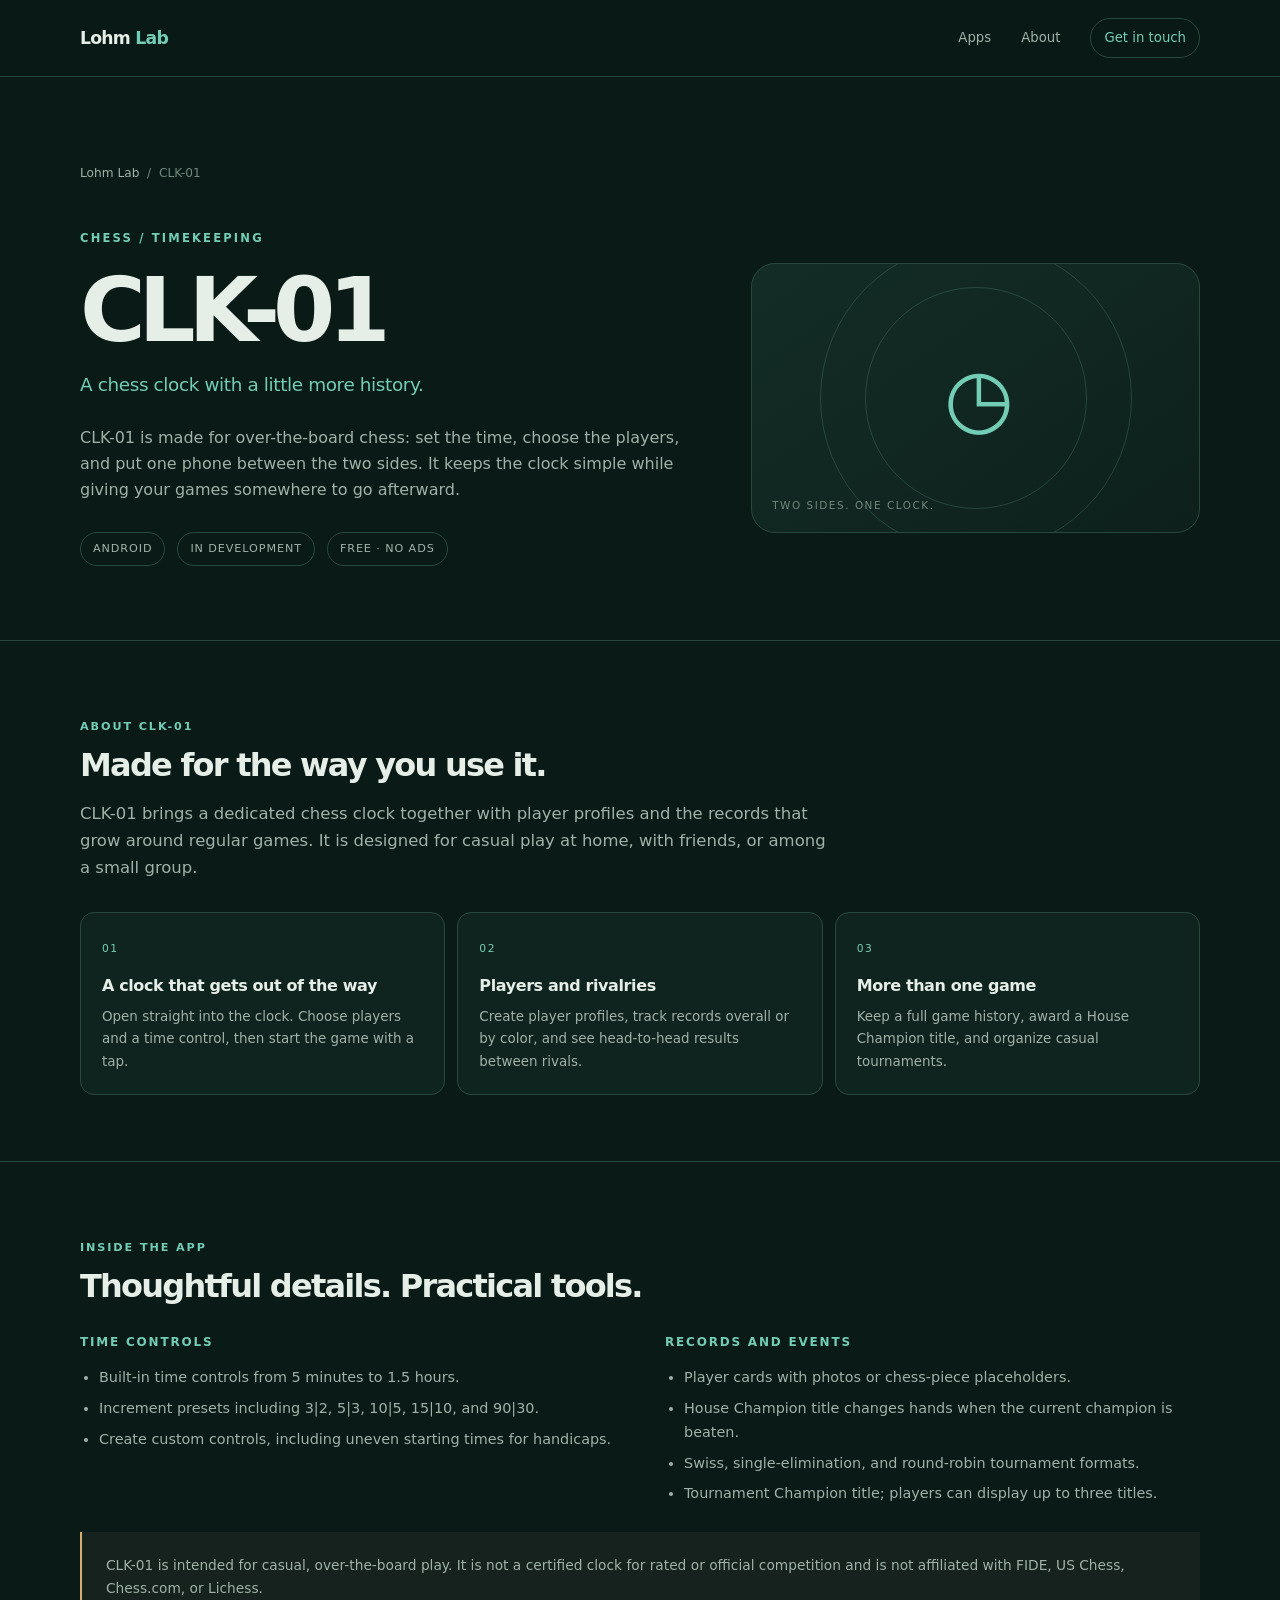
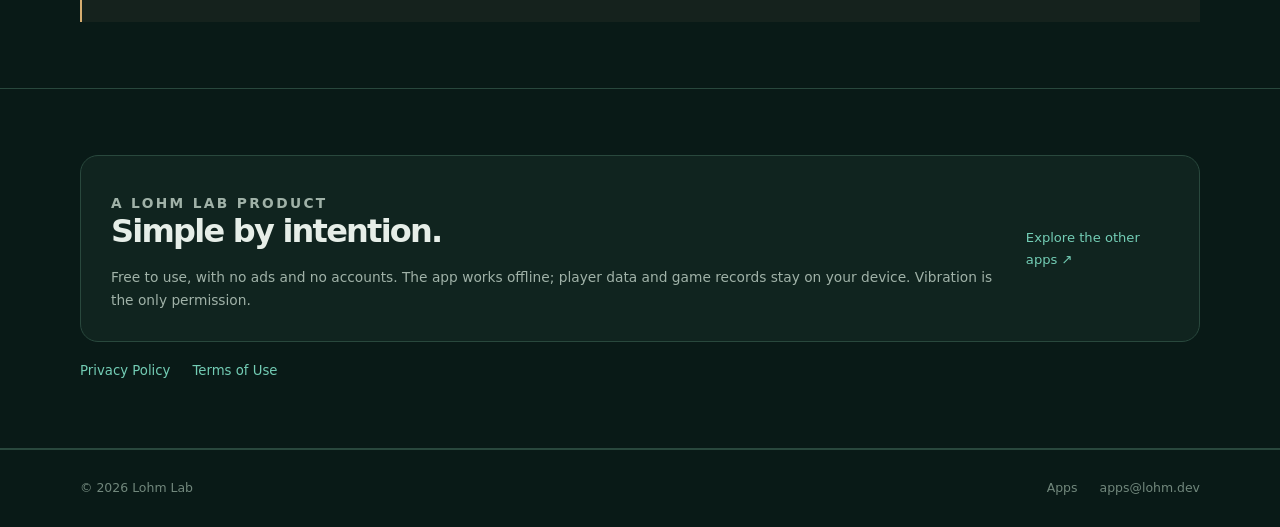
==== clk-01/index.html @ 46380b4a "Add files via upload" ====
<!doctype html>
<html lang="en">
<head>
  <meta charset="utf-8">
  <meta name="viewport" content="width=device-width, initial-scale=1">
  <meta name="theme-color" content="#091a17">
  <meta name="description" content="CLK-01: Chess Clock — A chess clock with a little more history.">
  <title>CLK-01: Chess Clock — Lohm Lab</title>
  <link rel="stylesheet" href="/assets/site.css">
</head>
<body>
<header class="site-header">
  <div class="container header-inner">
    <a class="brand" href="/" aria-label="Lohm Lab home">Lohm <span class="brand-mark">Lab</span></a>
    <nav class="nav" aria-label="Main navigation">
      <a href="/#apps">Apps</a>
      <a href="/#about">About</a>
      <a class="contact-link" href="mailto:apps@lohm.dev">Get in touch</a>
    </nav>
  </div>
</header>
<main>
  <section class="product-hero">
    <div class="container">
      <div class="breadcrumb"><a href="/">Lohm Lab</a> &nbsp;/&nbsp; CLK-01</div>
      <div class="product-hero-grid">
        <div>
          <p class="eyebrow">Chess / Timekeeping</p>
          <h1>CLK-01</h1>
          <p class="product-subtitle">A chess clock with a little more history.</p>
          <p class="product-description">CLK-01 is made for over-the-board chess: set the time, choose the players, and put one phone between the two sides. It keeps the clock simple while giving your games somewhere to go afterward.</p>
          <div class="product-meta"><span class="meta-chip">Android</span><span class="meta-chip">In development</span><span class="meta-chip">Free · No ads</span></div>
        </div>
        <div class="visual-panel" aria-hidden="true"><span class="visual-glyph">◷</span><span class="visual-caption">Two sides. One clock.</span></div>
      </div>
    </div>
  </section>
  <section class="product-section">
    <div class="container">
      <p class="section-kicker">About CLK-01</p>
      <h2>Made for the way you use it.</h2>
      <p class="lead">CLK-01 brings a dedicated chess clock together with player profiles and the records that grow around regular games. It is designed for casual play at home, with friends, or among a small group.</p>
      <div class="feature-grid"><article class="feature"><span class="feature-number">01</span><h3>A clock that gets out of the way</h3><p>Open straight into the clock. Choose players and a time control, then start the game with a tap.</p></article><article class="feature"><span class="feature-number">02</span><h3>Players and rivalries</h3><p>Create player profiles, track records overall or by color, and see head-to-head results between rivals.</p></article><article class="feature"><span class="feature-number">03</span><h3>More than one game</h3><p>Keep a full game history, award a House Champion title, and organize casual tournaments.</p></article></div>
    </div>
  </section>
  <section class="product-section">
    <div class="container">
      <p class="section-kicker">Inside the app</p>
      <h2>Thoughtful details. Practical tools.</h2>
      <div class="details-grid" style="margin-top:28px"><div class="detail-block"><h3>Time controls</h3><ul><li>Built-in time controls from 5 minutes to 1.5 hours.</li><li>Increment presets including 3|2, 5|3, 10|5, 15|10, and 90|30.</li><li>Create custom controls, including uneven starting times for handicaps.</li></ul></div><div class="detail-block"><h3>Records and events</h3><ul><li>Player cards with photos or chess-piece placeholders.</li><li>House Champion title changes hands when the current champion is beaten.</li><li>Swiss, single-elimination, and round-robin tournament formats.</li><li>Tournament Champion title; players can display up to three titles.</li></ul></div></div>
      <div class="note-panel">CLK-01 is intended for casual, over-the-board play. It is not a certified clock for rated or official competition and is not affiliated with FIDE, US Chess, Chess.com, or Lichess.</div>
    </div>
  </section>
  <section class="product-section">
    <div class="container">
      <div class="product-cta">
        <div><p class="section-kicker">A Lohm Lab product</p><h2>Simple by intention.</h2><p>Free to use, with no ads and no accounts. The app works offline; player data and game records stay on your device. Vibration is the only permission.</p></div>
        <a class="text-link" href="/#apps">Explore the other apps</a>
      </div>
      <div class="legal-links">
        <a href="/clk-01/privacy/">Privacy Policy</a>
        <a href="/clk-01/terms/">Terms of Use</a>
      </div>
    </div>
  </section>
</main>
<footer class="site-footer">
  <div class="container footer-inner">
    <span>© 2026 Lohm Lab</span>
    <div class="footer-links">
      <a href="/#apps">Apps</a>
      <a href="mailto:apps@lohm.dev">apps@lohm.dev</a>
    </div>
  </div>
</footer>
</body>
</html>
---- assets/site.css ----
:root{
  color-scheme:dark;
  --bg:#091a17;
  --surface:#10241f;
  --surface-2:#163029;
  --ink:#e6eee8;
  --muted:#a0b2a8;
  --faint:#71877c;
  --accent:#73cdb5;
  --accent-strong:#9be2ce;
  --amber:#d6ad70;
  --line:#29483d;
  --max:1120px;
  --radius:18px;
}
*{box-sizing:border-box}
html{scroll-behavior:smooth;scroll-padding-top:100px}
body{margin:0;background:var(--bg);color:var(--ink);font-family:Inter,ui-sans-serif,system-ui,-apple-system,"Segoe UI",sans-serif;line-height:1.65;-webkit-font-smoothing:antialiased}
a{color:inherit;text-decoration:none}
a:hover{color:var(--accent-strong)}
button,a{-webkit-tap-highlight-color:transparent}
.container{width:min(var(--max),calc(100% - 48px));margin-inline:auto}
.site-header{position:sticky;top:0;z-index:20;background:rgba(9,26,23,.94);backdrop-filter:blur(14px);border-bottom:1px solid var(--line)}
.header-inner{height:76px;display:flex;align-items:center;justify-content:space-between;gap:24px}
.brand{font-size:1.08rem;font-weight:680;letter-spacing:-.045em}
.brand-mark{color:var(--accent)}
.nav{display:flex;align-items:center;gap:30px;color:var(--muted);font-size:.83rem}
.nav a{transition:color .18s}
.nav a:hover,.nav a[aria-current="page"]{color:var(--ink)}
.nav .contact-link{color:var(--accent);border:1px solid var(--line);padding:8px 13px;border-radius:999px}
.menu-toggle{display:none}
.eyebrow{margin:0 0 20px;color:var(--accent);font-size:.72rem;font-weight:700;letter-spacing:.19em;text-transform:uppercase}
.hero{padding:116px 0 104px;position:relative}
.hero:after{content:"";position:absolute;width:340px;height:340px;border:1px solid rgba(115,205,181,.13);border-radius:50%;right:7%;top:76px;pointer-events:none}
.hero:before{content:"";position:absolute;width:220px;height:220px;border:1px solid rgba(115,205,181,.1);border-radius:50%;right:12.4%;top:136px;pointer-events:none}
.hero h1{max-width:850px;margin:0;font-size:clamp(3.5rem,8vw,7rem);font-weight:570;letter-spacing:-.078em;line-height:.98}
.hero h1 span{color:var(--accent)}
.hero-copy{max-width:560px;margin:30px 0 0;color:var(--muted);font-size:1.08rem}
.hero-meta{display:flex;gap:28px;flex-wrap:wrap;margin-top:40px;color:var(--faint);font-size:.73rem;letter-spacing:.11em;text-transform:uppercase}
.section{padding:76px 0;border-top:1px solid var(--line)}
.section-head{display:flex;justify-content:space-between;align-items:end;gap:24px;margin-bottom:28px}
.section-kicker{color:var(--accent);font-size:.7rem;font-weight:700;letter-spacing:.17em;text-transform:uppercase}
h2{font-size:clamp(1.8rem,3vw,2.5rem);line-height:1.12;letter-spacing:-.055em;font-weight:570;margin:8px 0 0}
.section-note{max-width:330px;color:var(--muted);font-size:.86rem;margin:0}
.product-grid{display:grid;grid-template-columns:repeat(3,1fr);gap:14px}
.product-card{min-height:300px;padding:26px;display:flex;flex-direction:column;background:var(--surface);border:1px solid var(--line);border-radius:var(--radius);transition:border-color .2s,transform .2s}
.product-card:hover{border-color:var(--accent);transform:translateY(-3px)}
.card-top{display:flex;justify-content:space-between;align-items:center;color:var(--faint);font-size:.68rem;letter-spacing:.13em;text-transform:uppercase}
.card-symbol{width:42px;height:42px;border:1px solid var(--line);border-radius:12px;display:grid;place-items:center;color:var(--accent);font-size:1.1rem}
.product-card h3{font-size:1.65rem;letter-spacing:-.055em;margin:30px 0 8px}
.product-card p{color:var(--muted);font-size:.9rem;margin:0;max-width:290px}
.card-bottom{display:flex;align-items:center;justify-content:space-between;gap:12px;margin-top:auto;padding-top:28px}
.status{color:var(--amber);font-size:.66rem;letter-spacing:.12em;text-transform:uppercase}
.text-link{color:var(--accent);font-size:.82rem}
.text-link:after{content:" ↗";transition:transform .2s}
.text-link:hover:after{display:inline-block;transform:translate(3px,-2px)}
.principles{display:grid;grid-template-columns:1.1fr 1fr;gap:70px;align-items:start}
.principles-copy{max-width:540px;color:var(--muted);font-size:1rem}
.principles-list{border-top:1px solid var(--line)}
.principle{display:flex;justify-content:space-between;gap:20px;padding:17px 0;border-bottom:1px solid var(--line);font-size:.9rem}
.principle span:last-child{color:var(--muted);text-align:right}
.site-footer{border-top:1px solid var(--line);padding:28px 0;color:var(--faint);font-size:.78rem}
.footer-inner{display:flex;justify-content:space-between;align-items:center;gap:20px;flex-wrap:wrap}
.footer-links{display:flex;gap:22px;flex-wrap:wrap}
.footer-links a:hover{color:var(--ink)}
/* Product pages */
.product-hero{padding:86px 0 74px;border-bottom:1px solid var(--line)}
.breadcrumb{font-size:.76rem;color:var(--faint);margin-bottom:46px}
.breadcrumb a{color:var(--muted)}
.product-hero-grid{display:grid;grid-template-columns:1.15fr .85fr;gap:64px;align-items:center}
.product-hero h1{font-size:clamp(3.4rem,7vw,6.1rem);line-height:.94;letter-spacing:-.08em;font-weight:590;margin:0}
.product-subtitle{font-size:1.15rem;color:var(--accent);margin:18px 0 0;letter-spacing:-.02em}
.product-description{max-width:600px;color:var(--muted);font-size:1rem;margin:24px 0 0}
.product-meta{display:flex;gap:12px;flex-wrap:wrap;margin-top:28px}
.meta-chip{border:1px solid var(--line);border-radius:999px;padding:7px 12px;color:var(--muted);font-size:.7rem;letter-spacing:.08em;text-transform:uppercase}
.visual-panel{min-height:270px;border:1px solid var(--line);border-radius:24px;background:linear-gradient(145deg,rgba(22,48,41,.85),rgba(16,36,31,.6));display:grid;place-items:center;position:relative;overflow:hidden}
.visual-panel:before,.visual-panel:after{content:"";position:absolute;border:1px solid rgba(115,205,181,.2);border-radius:50%;width:220px;height:220px}
.visual-panel:after{width:310px;height:310px}
.visual-glyph{position:relative;z-index:1;color:var(--accent);font-size:5rem;font-weight:300;letter-spacing:-.08em}
.visual-caption{position:absolute;bottom:18px;left:20px;color:var(--faint);font-size:.65rem;letter-spacing:.15em;text-transform:uppercase}
.product-section{padding:66px 0;border-bottom:1px solid var(--line)}
.product-section h2{font-size:2rem;margin:0 0 16px}
.lead{max-width:760px;color:var(--muted);font-size:1.03rem;margin:0}
.feature-grid{display:grid;grid-template-columns:repeat(3,1fr);gap:12px;margin-top:30px}
.feature{background:var(--surface);border:1px solid var(--line);border-radius:14px;padding:21px}
.feature-number{font-size:.67rem;color:var(--accent);letter-spacing:.14em}
.feature h3{font-size:1rem;letter-spacing:-.025em;margin:13px 0 7px}
.feature p{font-size:.84rem;color:var(--muted);margin:0}
.details-grid{display:grid;grid-template-columns:1fr 1fr;gap:50px}
.detail-block h3{font-size:.75rem;color:var(--accent);letter-spacing:.15em;text-transform:uppercase;margin:0 0 14px}
.detail-block p,.detail-block li{color:var(--muted);font-size:.9rem}
.detail-block ul{padding-left:19px;margin:0}
.detail-block li+li{margin-top:7px}
.note-panel{padding:22px 24px;border-left:2px solid var(--amber);background:rgba(214,173,112,.06);color:var(--muted);font-size:.86rem;margin-top:26px}
.legal-links{display:flex;gap:22px;flex-wrap:wrap;margin-top:18px;font-size:.83rem}
.legal-links a{color:var(--accent)}
.product-cta{display:flex;align-items:center;justify-content:space-between;gap:24px;padding:30px;border:1px solid var(--line);border-radius:18px;background:var(--surface)}
.product-cta p{margin:6px 0 0;color:var(--muted);font-size:.86rem}
@media(max-width:800px){
 .hero{padding:90px 0 82px}.hero:before,.hero:after{right:-100px;opacity:.5}
 .product-grid{grid-template-columns:1fr}.product-card{min-height:240px}
 .principles,.product-hero-grid,.details-grid{grid-template-columns:1fr;gap:30px}
 .visual-panel{min-height:220px;grid-row:1}
 .feature-grid{grid-template-columns:1fr 1fr}
 .section-head{align-items:flex-start;flex-direction:column}
}
@media(max-width:560px){
 .container{width:min(var(--max),calc(100% - 36px))}
 .header-inner{height:66px}.nav{gap:15px;font-size:.76rem}.nav .contact-link{padding:6px 10px}
 .hero{padding:78px 0 70px}.hero h1{font-size:clamp(3.2rem,16vw,5rem)}.hero-copy{font-size:.98rem}
 .section{padding:58px 0}.feature-grid{grid-template-columns:1fr}
 .product-hero{padding:58px 0}.breadcrumb{margin-bottom:34px}
 .product-hero h1{font-size:clamp(3.3rem,17vw,5rem)}
 .product-cta{align-items:flex-start;flex-direction:column}
 .footer-inner{align-items:flex-start;flex-direction:column}
}
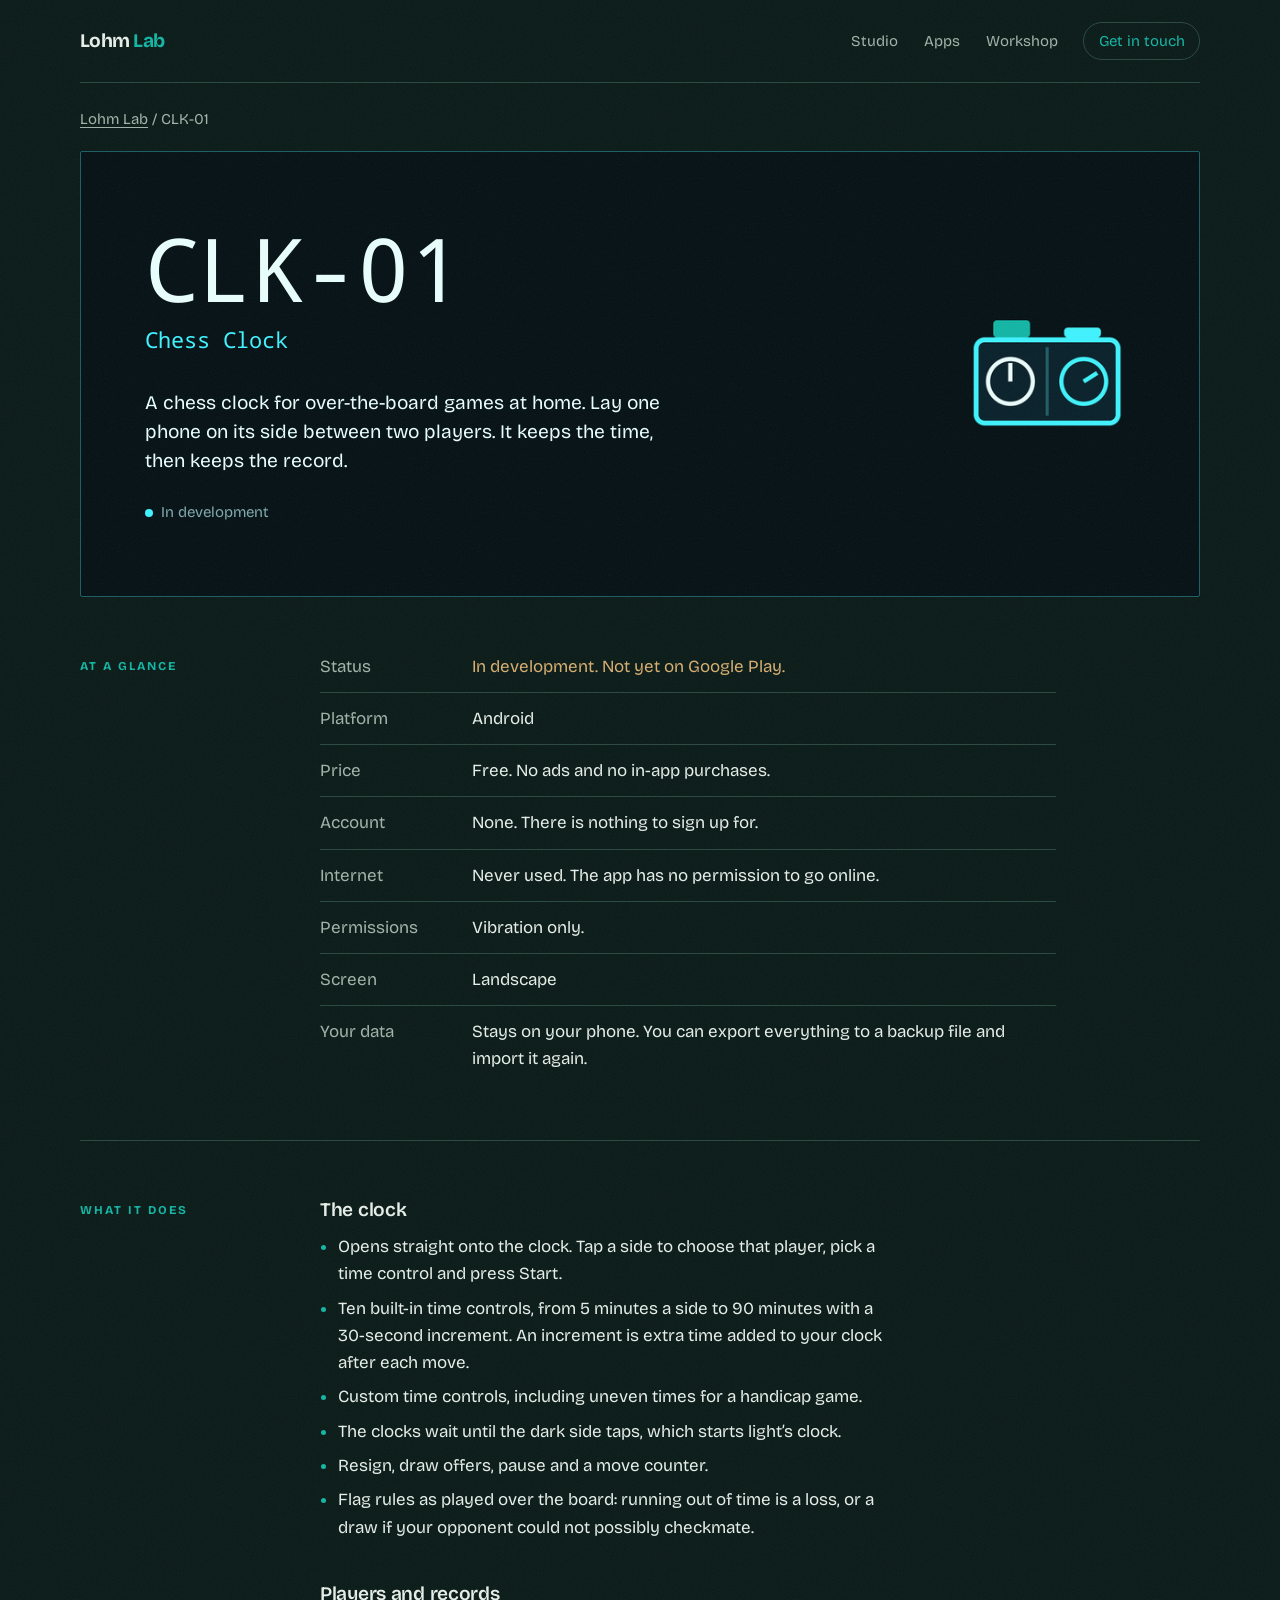
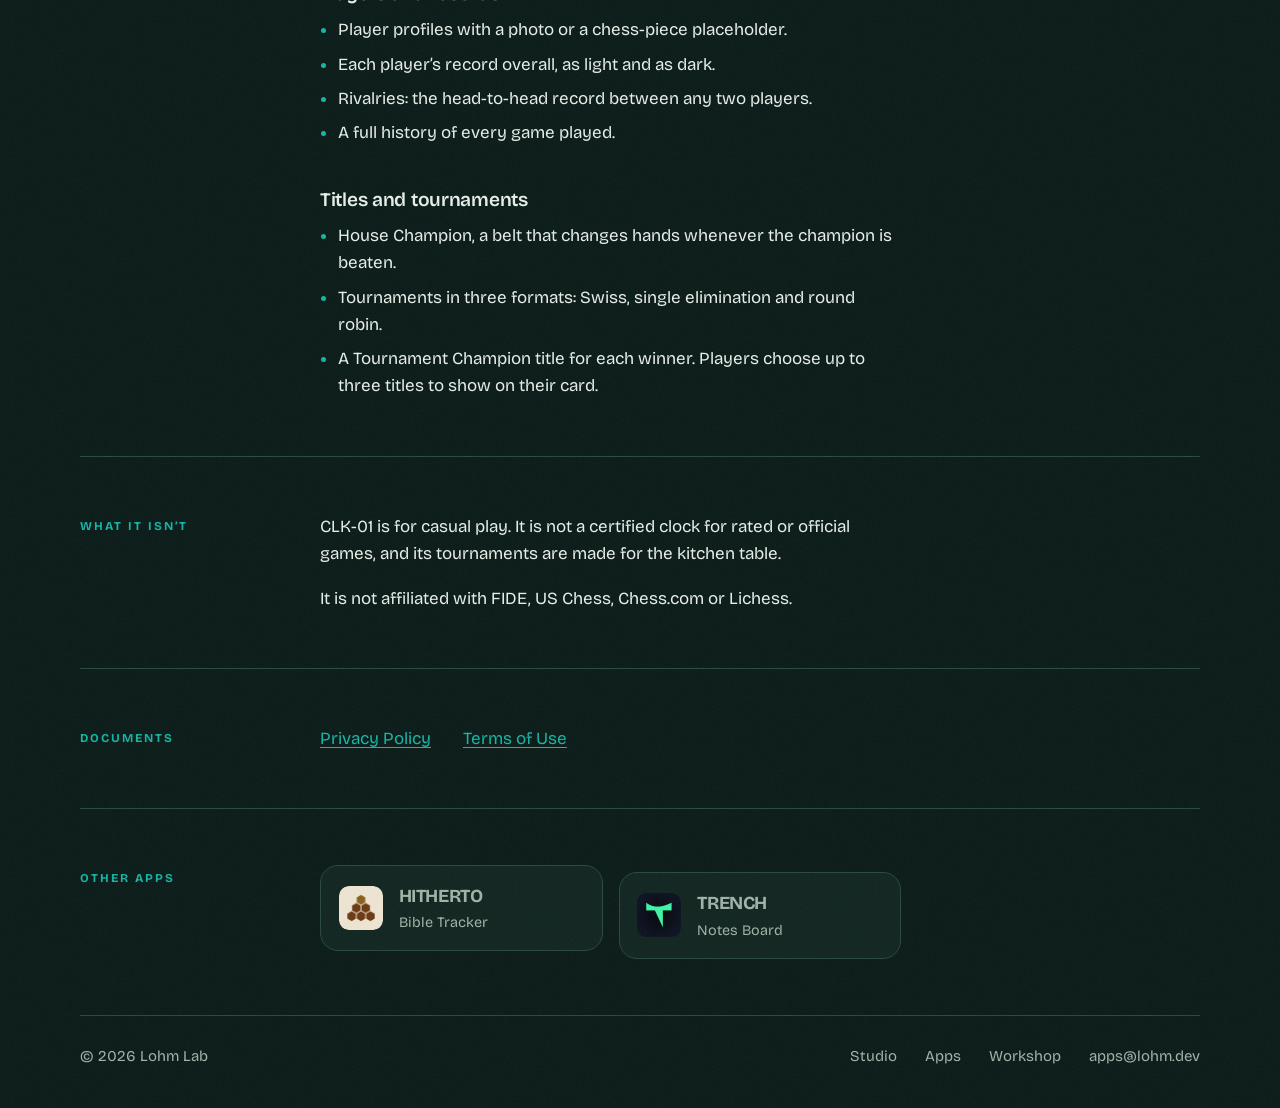
==== commit 97385667: "Add files via upload" ====
--- a/clk-01/index.html
+++ b/clk-01/index.html
@@ -1,77 +1,132 @@
 <!doctype html>
 <html lang="en">
 <head>
-  <meta charset="utf-8">
-  <meta name="viewport" content="width=device-width, initial-scale=1">
-  <meta name="theme-color" content="#091a17">
-  <meta name="description" content="CLK-01: Chess Clock — A chess clock with a little more history.">
-  <title>CLK-01: Chess Clock — Lohm Lab</title>
-  <link rel="stylesheet" href="/assets/site.css">
+<meta charset="utf-8">
+<meta name="viewport" content="width=device-width, initial-scale=1">
+<title>CLK-01: Chess Clock | Lohm Lab</title>
+<meta name="description" content="CLK-01 is a free chess clock for Android with player profiles, game history and casual tournaments. No ads, no accounts, fully offline.">
+<link rel="canonical" href="https://lohm.dev/clk-01/">
+<meta name="theme-color" content="#091A17">
+<meta property="og:site_name" content="Lohm Lab">
+<meta property="og:type" content="website">
+<meta property="og:title" content="CLK-01: Chess Clock | Lohm Lab">
+<meta property="og:description" content="CLK-01 is a free chess clock for Android with player profiles, game history and casual tournaments. No ads, no accounts, fully offline.">
+<meta property="og:url" content="https://lohm.dev/clk-01/">
+<meta property="og:image" content="https://lohm.dev/assets/og.png">
+<meta property="og:image:width" content="1200">
+<meta property="og:image:height" content="630">
+<meta property="og:image:alt" content="Lohm Lab. Ideas into instruments.">
+<meta name="twitter:card" content="summary_large_image">
+<link rel="icon" href="/favicon.ico" sizes="32x32">
+<link rel="icon" href="/favicon.svg" type="image/svg+xml">
+<link rel="apple-touch-icon" href="/apple-touch-icon.png">
+<link rel="preload" href="/assets/fonts/bricolage-grotesque-latin.woff2" as="font" type="font/woff2" crossorigin>
+<link rel="stylesheet" href="/assets/site.css">
 </head>
-<body>
-<header class="site-header">
-  <div class="container header-inner">
-    <a class="brand" href="/" aria-label="Lohm Lab home">Lohm <span class="brand-mark">Lab</span></a>
-    <nav class="nav" aria-label="Main navigation">
-      <a href="/#apps">Apps</a>
-      <a href="/#about">About</a>
-      <a class="contact-link" href="mailto:apps@lohm.dev">Get in touch</a>
-    </nav>
-  </div>
+<body class="theme-clk-01">
+<a class="skip" href="#main">Skip to content</a>
+<header class="wrap masthead">
+  <a class="masthead-name" href="/">Lohm <span>Lab</span></a>
+  <nav aria-label="Main">
+    <a href="/#studio">Studio</a>
+    <a href="/#work">Apps</a>
+    <a href="/#workshop">Workshop</a>
+    <a class="pill" href="mailto:apps@lohm.dev">Get in touch</a>
+  </nav>
 </header>
-<main>
-  <section class="product-hero">
-    <div class="container">
-      <div class="breadcrumb"><a href="/">Lohm Lab</a> &nbsp;/&nbsp; CLK-01</div>
-      <div class="product-hero-grid">
-        <div>
-          <p class="eyebrow">Chess / Timekeeping</p>
-          <h1>CLK-01</h1>
-          <p class="product-subtitle">A chess clock with a little more history.</p>
-          <p class="product-description">CLK-01 is made for over-the-board chess: set the time, choose the players, and put one phone between the two sides. It keeps the clock simple while giving your games somewhere to go afterward.</p>
-          <div class="product-meta"><span class="meta-chip">Android</span><span class="meta-chip">In development</span><span class="meta-chip">Free · No ads</span></div>
-        </div>
-        <div class="visual-panel" aria-hidden="true"><span class="visual-glyph">◷</span><span class="visual-caption">Two sides. One clock.</span></div>
-      </div>
+<main id="main" class="wrap">
+  <p class="crumb"><a href="/">Lohm Lab</a> / CLK-01</p>
+  <section class="plate">
+    <div>
+      <h1>CLK-01</h1>
+      <p class="kind">Chess Clock</p>
+      <p class="lead">A chess clock for over-the-board games at home. Lay one phone on its side between two players. It keeps the time, then keeps the record.</p>
+      <p class="plate-status">In development</p>
+    </div>
+    <img src="/assets/icons/clk-01.png" alt="" width="176" height="176">
+  </section>
+  <section class="band">
+    <h2>At a glance</h2>
+    <div class="band-body">
+      <dl class="facts">
+        <dt>Status</dt><dd class="status">In development. Not yet on Google Play.</dd>
+        <dt>Platform</dt><dd>Android</dd>
+        <dt>Price</dt><dd>Free. No ads and no in-app purchases.</dd>
+        <dt>Account</dt><dd>None. There is nothing to sign up for.</dd>
+        <dt>Internet</dt><dd>Never used. The app has no permission to go online.</dd>
+        <dt>Permissions</dt><dd>Vibration only.</dd>
+        <dt>Screen</dt><dd>Landscape</dd>
+        <dt>Your data</dt><dd>Stays on your phone. You can export everything to a backup file and import it again.</dd>
+      </dl>
     </div>
   </section>
-  <section class="product-section">
-    <div class="container">
-      <p class="section-kicker">About CLK-01</p>
-      <h2>Made for the way you use it.</h2>
-      <p class="lead">CLK-01 brings a dedicated chess clock together with player profiles and the records that grow around regular games. It is designed for casual play at home, with friends, or among a small group.</p>
-      <div class="feature-grid"><article class="feature"><span class="feature-number">01</span><h3>A clock that gets out of the way</h3><p>Open straight into the clock. Choose players and a time control, then start the game with a tap.</p></article><article class="feature"><span class="feature-number">02</span><h3>Players and rivalries</h3><p>Create player profiles, track records overall or by color, and see head-to-head results between rivals.</p></article><article class="feature"><span class="feature-number">03</span><h3>More than one game</h3><p>Keep a full game history, award a House Champion title, and organize casual tournaments.</p></article></div>
+  <section class="band">
+    <h2>What it does</h2>
+    <div class="band-body">
+      <h3>The clock</h3>
+      <ul>
+        <li>Opens straight onto the clock. Tap a side to choose that player, pick a time control and press Start.</li>
+        <li>Ten built-in time controls, from 5 minutes a side to 90 minutes with a 30-second increment. An increment is extra time added to your clock after each move.</li>
+        <li>Custom time controls, including uneven times for a handicap game.</li>
+        <li>The clocks wait until the dark side taps, which starts light&rsquo;s clock.</li>
+        <li>Resign, draw offers, pause and a move counter.</li>
+        <li>Flag rules as played over the board: running out of time is a loss, or a draw if your opponent could not possibly checkmate.</li>
+      </ul>
+      <h3>Players and records</h3>
+      <ul>
+        <li>Player profiles with a photo or a chess-piece placeholder.</li>
+        <li>Each player&rsquo;s record overall, as light and as dark.</li>
+        <li>Rivalries: the head-to-head record between any two players.</li>
+        <li>A full history of every game played.</li>
+      </ul>
+      <h3>Titles and tournaments</h3>
+      <ul>
+        <li>House Champion, a belt that changes hands whenever the champion is beaten.</li>
+        <li>Tournaments in three formats: Swiss, single elimination and round robin.</li>
+        <li>A Tournament Champion title for each winner. Players choose up to three titles to show on their card.</li>
+      </ul>
     </div>
   </section>
-  <section class="product-section">
-    <div class="container">
-      <p class="section-kicker">Inside the app</p>
-      <h2>Thoughtful details. Practical tools.</h2>
-      <div class="details-grid" style="margin-top:28px"><div class="detail-block"><h3>Time controls</h3><ul><li>Built-in time controls from 5 minutes to 1.5 hours.</li><li>Increment presets including 3|2, 5|3, 10|5, 15|10, and 90|30.</li><li>Create custom controls, including uneven starting times for handicaps.</li></ul></div><div class="detail-block"><h3>Records and events</h3><ul><li>Player cards with photos or chess-piece placeholders.</li><li>House Champion title changes hands when the current champion is beaten.</li><li>Swiss, single-elimination, and round-robin tournament formats.</li><li>Tournament Champion title; players can display up to three titles.</li></ul></div></div>
-      <div class="note-panel">CLK-01 is intended for casual, over-the-board play. It is not a certified clock for rated or official competition and is not affiliated with FIDE, US Chess, Chess.com, or Lichess.</div>
+  <section class="band">
+    <h2>What it isn’t</h2>
+    <div class="band-body">
+      <p>CLK-01 is for casual play. It is not a certified clock for rated or official games, and its tournaments are made for the kitchen table.</p>
+      <p>It is not affiliated with FIDE, US Chess, Chess.com or Lichess.</p>
     </div>
   </section>
-  <section class="product-section">
-    <div class="container">
-      <div class="product-cta">
-        <div><p class="section-kicker">A Lohm Lab product</p><h2>Simple by intention.</h2><p>Free to use, with no ads and no accounts. The app works offline; player data and game records stay on your device. Vibration is the only permission.</p></div>
-        <a class="text-link" href="/#apps">Explore the other apps</a>
-      </div>
-      <div class="legal-links">
+  <section class="band">
+    <h2>Documents</h2>
+    <div class="band-body">
+      <p class="doclinks">
         <a href="/clk-01/privacy/">Privacy Policy</a>
         <a href="/clk-01/terms/">Terms of Use</a>
-      </div>
+      </p>
+    </div>
+  </section>
+  <section class="band">
+    <h2>Other apps</h2>
+    <div class="band-body">
+      <ul class="others">
+        <li><a href="/hitherto/">
+          <img src="/assets/icons/hitherto.png" alt="" width="44" height="44">
+          <span><strong>HITHERTO</strong>Bible Tracker</span>
+        </a></li>
+        <li><a href="/trench/">
+          <img src="/assets/icons/trench.png" alt="" width="44" height="44">
+          <span><strong>TRENCH</strong>Notes Board</span>
+        </a></li>
+      </ul>
     </div>
   </section>
 </main>
-<footer class="site-footer">
-  <div class="container footer-inner">
-    <span>© 2026 Lohm Lab</span>
-    <div class="footer-links">
-      <a href="/#apps">Apps</a>
-      <a href="mailto:apps@lohm.dev">apps@lohm.dev</a>
-    </div>
-  </div>
+<footer class="wrap colophon">
+  <span>&copy; 2026 Lohm Lab</span>
+  <nav aria-label="Footer">
+    <a href="/#studio">Studio</a>
+    <a href="/#work">Apps</a>
+    <a href="/#workshop">Workshop</a>
+    <a href="mailto:apps@lohm.dev">apps@lohm.dev</a>
+  </nav>
 </footer>
 </body>
 </html>
--- a/assets/site.css
+++ b/assets/site.css
@@ -1,116 +1,964 @@
-:root{
-  color-scheme:dark;
-  --bg:#091a17;
-  --surface:#10241f;
-  --surface-2:#163029;
-  --ink:#e6eee8;
-  --muted:#a0b2a8;
-  --faint:#71877c;
-  --accent:#73cdb5;
-  --accent-strong:#9be2ce;
-  --amber:#d6ad70;
-  --line:#29483d;
-  --max:1120px;
-  --radius:18px;
-}
-*{box-sizing:border-box}
-html{scroll-behavior:smooth;scroll-padding-top:100px}
-body{margin:0;background:var(--bg);color:var(--ink);font-family:Inter,ui-sans-serif,system-ui,-apple-system,"Segoe UI",sans-serif;line-height:1.65;-webkit-font-smoothing:antialiased}
-a{color:inherit;text-decoration:none}
-a:hover{color:var(--accent-strong)}
-button,a{-webkit-tap-highlight-color:transparent}
-.container{width:min(var(--max),calc(100% - 48px));margin-inline:auto}
-.site-header{position:sticky;top:0;z-index:20;background:rgba(9,26,23,.94);backdrop-filter:blur(14px);border-bottom:1px solid var(--line)}
-.header-inner{height:76px;display:flex;align-items:center;justify-content:space-between;gap:24px}
-.brand{font-size:1.08rem;font-weight:680;letter-spacing:-.045em}
-.brand-mark{color:var(--accent)}
-.nav{display:flex;align-items:center;gap:30px;color:var(--muted);font-size:.83rem}
-.nav a{transition:color .18s}
-.nav a:hover,.nav a[aria-current="page"]{color:var(--ink)}
-.nav .contact-link{color:var(--accent);border:1px solid var(--line);padding:8px 13px;border-radius:999px}
-.menu-toggle{display:none}
-.eyebrow{margin:0 0 20px;color:var(--accent);font-size:.72rem;font-weight:700;letter-spacing:.19em;text-transform:uppercase}
-.hero{padding:116px 0 104px;position:relative}
-.hero:after{content:"";position:absolute;width:340px;height:340px;border:1px solid rgba(115,205,181,.13);border-radius:50%;right:7%;top:76px;pointer-events:none}
-.hero:before{content:"";position:absolute;width:220px;height:220px;border:1px solid rgba(115,205,181,.1);border-radius:50%;right:12.4%;top:136px;pointer-events:none}
-.hero h1{max-width:850px;margin:0;font-size:clamp(3.5rem,8vw,7rem);font-weight:570;letter-spacing:-.078em;line-height:.98}
-.hero h1 span{color:var(--accent)}
-.hero-copy{max-width:560px;margin:30px 0 0;color:var(--muted);font-size:1.08rem}
-.hero-meta{display:flex;gap:28px;flex-wrap:wrap;margin-top:40px;color:var(--faint);font-size:.73rem;letter-spacing:.11em;text-transform:uppercase}
-.section{padding:76px 0;border-top:1px solid var(--line)}
-.section-head{display:flex;justify-content:space-between;align-items:end;gap:24px;margin-bottom:28px}
-.section-kicker{color:var(--accent);font-size:.7rem;font-weight:700;letter-spacing:.17em;text-transform:uppercase}
-h2{font-size:clamp(1.8rem,3vw,2.5rem);line-height:1.12;letter-spacing:-.055em;font-weight:570;margin:8px 0 0}
-.section-note{max-width:330px;color:var(--muted);font-size:.86rem;margin:0}
-.product-grid{display:grid;grid-template-columns:repeat(3,1fr);gap:14px}
-.product-card{min-height:300px;padding:26px;display:flex;flex-direction:column;background:var(--surface);border:1px solid var(--line);border-radius:var(--radius);transition:border-color .2s,transform .2s}
-.product-card:hover{border-color:var(--accent);transform:translateY(-3px)}
-.card-top{display:flex;justify-content:space-between;align-items:center;color:var(--faint);font-size:.68rem;letter-spacing:.13em;text-transform:uppercase}
-.card-symbol{width:42px;height:42px;border:1px solid var(--line);border-radius:12px;display:grid;place-items:center;color:var(--accent);font-size:1.1rem}
-.product-card h3{font-size:1.65rem;letter-spacing:-.055em;margin:30px 0 8px}
-.product-card p{color:var(--muted);font-size:.9rem;margin:0;max-width:290px}
-.card-bottom{display:flex;align-items:center;justify-content:space-between;gap:12px;margin-top:auto;padding-top:28px}
-.status{color:var(--amber);font-size:.66rem;letter-spacing:.12em;text-transform:uppercase}
-.text-link{color:var(--accent);font-size:.82rem}
-.text-link:after{content:" ↗";transition:transform .2s}
-.text-link:hover:after{display:inline-block;transform:translate(3px,-2px)}
-.principles{display:grid;grid-template-columns:1.1fr 1fr;gap:70px;align-items:start}
-.principles-copy{max-width:540px;color:var(--muted);font-size:1rem}
-.principles-list{border-top:1px solid var(--line)}
-.principle{display:flex;justify-content:space-between;gap:20px;padding:17px 0;border-bottom:1px solid var(--line);font-size:.9rem}
-.principle span:last-child{color:var(--muted);text-align:right}
-.site-footer{border-top:1px solid var(--line);padding:28px 0;color:var(--faint);font-size:.78rem}
-.footer-inner{display:flex;justify-content:space-between;align-items:center;gap:20px;flex-wrap:wrap}
-.footer-links{display:flex;gap:22px;flex-wrap:wrap}
-.footer-links a:hover{color:var(--ink)}
-/* Product pages */
-.product-hero{padding:86px 0 74px;border-bottom:1px solid var(--line)}
-.breadcrumb{font-size:.76rem;color:var(--faint);margin-bottom:46px}
-.breadcrumb a{color:var(--muted)}
-.product-hero-grid{display:grid;grid-template-columns:1.15fr .85fr;gap:64px;align-items:center}
-.product-hero h1{font-size:clamp(3.4rem,7vw,6.1rem);line-height:.94;letter-spacing:-.08em;font-weight:590;margin:0}
-.product-subtitle{font-size:1.15rem;color:var(--accent);margin:18px 0 0;letter-spacing:-.02em}
-.product-description{max-width:600px;color:var(--muted);font-size:1rem;margin:24px 0 0}
-.product-meta{display:flex;gap:12px;flex-wrap:wrap;margin-top:28px}
-.meta-chip{border:1px solid var(--line);border-radius:999px;padding:7px 12px;color:var(--muted);font-size:.7rem;letter-spacing:.08em;text-transform:uppercase}
-.visual-panel{min-height:270px;border:1px solid var(--line);border-radius:24px;background:linear-gradient(145deg,rgba(22,48,41,.85),rgba(16,36,31,.6));display:grid;place-items:center;position:relative;overflow:hidden}
-.visual-panel:before,.visual-panel:after{content:"";position:absolute;border:1px solid rgba(115,205,181,.2);border-radius:50%;width:220px;height:220px}
-.visual-panel:after{width:310px;height:310px}
-.visual-glyph{position:relative;z-index:1;color:var(--accent);font-size:5rem;font-weight:300;letter-spacing:-.08em}
-.visual-caption{position:absolute;bottom:18px;left:20px;color:var(--faint);font-size:.65rem;letter-spacing:.15em;text-transform:uppercase}
-.product-section{padding:66px 0;border-bottom:1px solid var(--line)}
-.product-section h2{font-size:2rem;margin:0 0 16px}
-.lead{max-width:760px;color:var(--muted);font-size:1.03rem;margin:0}
-.feature-grid{display:grid;grid-template-columns:repeat(3,1fr);gap:12px;margin-top:30px}
-.feature{background:var(--surface);border:1px solid var(--line);border-radius:14px;padding:21px}
-.feature-number{font-size:.67rem;color:var(--accent);letter-spacing:.14em}
-.feature h3{font-size:1rem;letter-spacing:-.025em;margin:13px 0 7px}
-.feature p{font-size:.84rem;color:var(--muted);margin:0}
-.details-grid{display:grid;grid-template-columns:1fr 1fr;gap:50px}
-.detail-block h3{font-size:.75rem;color:var(--accent);letter-spacing:.15em;text-transform:uppercase;margin:0 0 14px}
-.detail-block p,.detail-block li{color:var(--muted);font-size:.9rem}
-.detail-block ul{padding-left:19px;margin:0}
-.detail-block li+li{margin-top:7px}
-.note-panel{padding:22px 24px;border-left:2px solid var(--amber);background:rgba(214,173,112,.06);color:var(--muted);font-size:.86rem;margin-top:26px}
-.legal-links{display:flex;gap:22px;flex-wrap:wrap;margin-top:18px;font-size:.83rem}
-.legal-links a{color:var(--accent)}
-.product-cta{display:flex;align-items:center;justify-content:space-between;gap:24px;padding:30px;border:1px solid var(--line);border-radius:18px;background:var(--surface)}
-.product-cta p{margin:6px 0 0;color:var(--muted);font-size:.86rem}
-@media(max-width:800px){
- .hero{padding:90px 0 82px}.hero:before,.hero:after{right:-100px;opacity:.5}
- .product-grid{grid-template-columns:1fr}.product-card{min-height:240px}
- .principles,.product-hero-grid,.details-grid{grid-template-columns:1fr;gap:30px}
- .visual-panel{min-height:220px;grid-row:1}
- .feature-grid{grid-template-columns:1fr 1fr}
- .section-head{align-items:flex-start;flex-direction:column}
-}
-@media(max-width:560px){
- .container{width:min(var(--max),calc(100% - 36px))}
- .header-inner{height:66px}.nav{gap:15px;font-size:.76rem}.nav .contact-link{padding:6px 10px}
- .hero{padding:78px 0 70px}.hero h1{font-size:clamp(3.2rem,16vw,5rem)}.hero-copy{font-size:.98rem}
- .section{padding:58px 0}.feature-grid{grid-template-columns:1fr}
- .product-hero{padding:58px 0}.breadcrumb{margin-bottom:34px}
- .product-hero h1{font-size:clamp(3.3rem,17vw,5rem)}
- .product-cta{align-items:flex-start;flex-direction:column}
- .footer-inner{align-items:flex-start;flex-direction:column}
-}
+/* Lohm Lab — lohm.dev
+   One stylesheet for every page. The legal pages add /legal.css on top.
+
+   The homepage is the Lab: the studio's own dark green look. One section
+   of it, the workshop, has dot-grid paper and handwritten notes.
+   Each app page opens in that app's default colors and typeface, then
+   settles back into studio green with the app's accent.
+
+   Type: Bricolage Grotesque for the studio, Architects Daughter for the
+   handwritten notes, and each app's own face on its own page.
+   All are hosted in /assets/fonts with their licenses. */
+
+@font-face {
+  font-family: "Bricolage Grotesque";
+  src: url("/assets/fonts/bricolage-grotesque-latin.woff2") format("woff2");
+  font-weight: 200 800;
+  font-style: normal;
+  font-display: swap;
+}
+
+@font-face {
+  font-family: "Architects Daughter";
+  src: url("/assets/fonts/architects-daughter-latin.woff2") format("woff2");
+  font-weight: 400;
+  font-style: normal;
+  font-display: swap;
+}
+
+@font-face {
+  font-family: "Droid Sans Mono";
+  src: url("/assets/fonts/droid-sans-mono-latin.woff2") format("woff2");
+  font-weight: 400;
+  font-display: swap;
+}
+
+@font-face {
+  font-family: "Lora";
+  src: url("/assets/fonts/lora-latin.woff2") format("woff2");
+  font-weight: 400 700;
+  font-display: swap;
+}
+
+@font-face {
+  font-family: "Lexend";
+  src: url("/assets/fonts/lexend-latin.woff2") format("woff2");
+  font-weight: 100 900;
+  font-display: swap;
+}
+
+:root {
+  color-scheme: dark;
+
+  /* Studio color */
+  --bg: #091A17;             /* deep green-black */
+  --surface: #10241F;        /* cards */
+  --surface-2: #163029;      /* raised detail */
+  --line: #29483D;           /* rules and borders */
+  --ink: #E6EEE8;            /* text */
+  --muted: #A0B2A8;          /* secondary text */
+  --accent: #73CDB5;         /* sea green: the studio's color */
+  --accent-strong: #9BE2CE;  /* hover */
+  --amber: #D6AD70;          /* status and small marks only */
+
+  /* Type */
+  --font: "Bricolage Grotesque", system-ui, -apple-system, "Segoe UI",
+    Roboto, "Helvetica Neue", Arial, sans-serif;
+  --hand: "Architects Daughter", "Bradley Hand", "Segoe Print", cursive;
+
+  /* Space */
+  --page: 70rem;
+  --gutter: clamp(1.25rem, 5vw, 3.5rem);
+  --radius: 18px;
+  --measure: 36rem;
+  --side: 13rem;
+  --gap: clamp(3.5rem, 8vw, 6rem);
+}
+
+/* Each app's default look, copied from the apps. */
+
+.theme-clk-01 {
+  --p-bg: #041014;
+  --p-text: #E8FFFD;
+  --p-dim: #7FA8AB;
+  --p-accent: #3FF2FF;
+  --p-line: #1C5C66;
+  --p-font: "Droid Sans Mono", ui-monospace, Menlo, monospace;
+  --p-weight: 400;
+  --p-radius: 2px;
+  --accent: #12B5A5;
+  --accent-strong: #3FF2FF;
+}
+
+.theme-hitherto {
+  --p-bg: #EEE4D2;
+  --p-text: #33241A;
+  --p-dim: #725F4C;
+  --p-accent: #6A3812;
+  --p-line: #C4AF8D;
+  --p-font: "Lora", Georgia, serif;
+  --p-weight: 600;
+  --p-radius: 18px;
+  --accent: #D7C5A7;
+  --accent-strong: #EEE4D2;
+}
+
+.theme-trench {
+  --p-bg: #0B1020;
+  --p-text: #E6F0FF;
+  --p-dim: #93A0BF;
+  --p-accent: #3DF5A5;
+  --p-line: #2A3454;
+  --p-font: "Lexend", system-ui, sans-serif;
+  --p-weight: 600;
+  --p-radius: 18px;
+  --accent: #3DF5A5;
+  --accent-strong: #E6F0FF;
+}
+
+*,
+*::before,
+*::after {
+  box-sizing: border-box;
+}
+
+html {
+  background: var(--bg);
+  -webkit-text-size-adjust: 100%;
+  text-size-adjust: 100%;
+  scroll-behavior: smooth;
+  scroll-padding-top: 2rem;
+}
+
+body {
+  position: relative;
+  margin: 0;
+  background-color: var(--bg);
+  color: var(--ink);
+  font-family: var(--font);
+  font-size: 1.0625rem;
+  line-height: 1.6;
+  font-weight: 400;
+  -webkit-font-smoothing: antialiased;
+}
+
+/* A soft sea-green glow behind the top of the homepage. */
+body.home {
+  background-image: radial-gradient(52rem 38rem at 85% 4rem, rgba(115, 205, 181, 0.13), transparent 70%);
+  background-repeat: no-repeat;
+}
+
+/* A little grain over everything, so the dark isn't flat. */
+body::before {
+  content: "";
+  position: absolute;
+  inset: 0;
+  z-index: 1;
+  pointer-events: none;
+  opacity: 0.06;
+  background-image: url("data:image/svg+xml;utf8,<svg xmlns='http://www.w3.org/2000/svg' width='180' height='180'><filter id='n'><feTurbulence type='fractalNoise' baseFrequency='.85' numOctaves='2' stitchTiles='stitch'/></filter><rect width='180' height='180' filter='url(%23n)'/></svg>");
+}
+
+h1,
+h2,
+h3,
+p,
+ul,
+ol,
+dl,
+dd,
+figure {
+  margin: 0;
+}
+
+a {
+  color: var(--accent);
+  text-decoration: underline;
+  text-decoration-thickness: 1px;
+  text-underline-offset: 0.2em;
+}
+
+a:hover {
+  color: var(--accent-strong);
+}
+
+:focus-visible {
+  outline: 2px solid var(--accent);
+  outline-offset: 3px;
+  border-radius: 3px;
+}
+
+.wrap {
+  width: min(100% - (var(--gutter) * 2), var(--page));
+  margin-inline: auto;
+}
+
+.hand {
+  font-family: var(--hand);
+}
+
+.skip {
+  position: absolute;
+  left: var(--gutter);
+  top: -4rem;
+  z-index: 5;
+  padding: 0.5rem 0.9rem;
+  background: var(--ink);
+  color: var(--bg);
+  font-weight: 600;
+  text-decoration: none;
+}
+
+.skip:focus {
+  top: 0.75rem;
+  color: var(--bg);
+}
+
+/* Masthead ----------------------------------------------------------- */
+
+.masthead {
+  display: flex;
+  align-items: center;
+  justify-content: space-between;
+  gap: 1.5rem;
+  padding-block: 1.35rem;
+  border-bottom: 1px solid var(--line);
+}
+
+.masthead-name {
+  color: var(--ink);
+  font-size: 1.2rem;
+  font-weight: 700;
+  letter-spacing: -0.03em;
+  text-decoration: none;
+  white-space: nowrap;
+}
+
+.masthead-name span {
+  color: var(--accent);
+}
+
+.masthead-name:hover {
+  color: var(--ink);
+}
+
+.masthead nav {
+  display: flex;
+  flex-wrap: wrap;
+  align-items: center;
+  justify-content: flex-end;
+  gap: 0.35rem 1.6rem;
+}
+
+.masthead nav a,
+.colophon a {
+  color: var(--muted);
+  font-size: 0.9375rem;
+  text-decoration: none;
+}
+
+.masthead nav a:hover,
+.colophon a:hover {
+  color: var(--ink);
+}
+
+.masthead nav a.pill {
+  padding: 0.4rem 0.9rem;
+  border: 1px solid var(--line);
+  border-radius: 999px;
+  color: var(--accent);
+}
+
+.masthead nav a.pill:hover {
+  border-color: var(--accent);
+  color: var(--accent-strong);
+}
+
+/* Shared small pieces ------------------------------------------------ */
+
+.kicker {
+  color: var(--accent);
+  font-size: 0.75rem;
+  font-weight: 700;
+  letter-spacing: 0.17em;
+  text-transform: uppercase;
+}
+
+.section-title {
+  margin-top: 0.6rem;
+  font-size: clamp(1.9rem, 3.6vw, 2.75rem);
+  font-weight: 600;
+  line-height: 1.08;
+  letter-spacing: -0.025em;
+}
+
+.status {
+  color: var(--amber);
+  font-size: 0.72rem;
+  font-weight: 600;
+  letter-spacing: 0.13em;
+  text-transform: uppercase;
+}
+
+/* Home: top ----------------------------------------------------------- */
+
+.hero {
+  padding-block: clamp(3rem, 8vw, 6rem) var(--gap);
+}
+
+.hero h1 {
+  margin-top: 1.4rem;
+  font-size: clamp(2.8rem, 7.4vw, 5.9rem);
+  font-weight: 600;
+  line-height: 0.97;
+  letter-spacing: -0.03em;
+}
+
+.hero h1 span {
+  display: block;
+  color: var(--accent);
+}
+
+.hero-copy {
+  max-width: 33rem;
+  margin-top: clamp(1.75rem, 4vw, 2.5rem);
+  font-size: 1.25rem;
+  line-height: 1.5;
+}
+
+/* Home: the studio ----------------------------------------------------- */
+
+.story {
+  display: grid;
+  grid-template-columns: minmax(0, 5fr) minmax(0, 7fr);
+  gap: 2rem clamp(2rem, 6vw, 5rem);
+  padding-block: var(--gap);
+  border-top: 1px solid var(--line);
+}
+
+.story-text > p {
+  max-width: var(--measure);
+  font-size: 1.25rem;
+  line-height: 1.5;
+}
+
+.story-text .principle-list {
+  margin-top: 2rem;
+}
+
+/* Home: the workshop --------------------------------------------------- */
+
+.workshop {
+  margin-block: 0 var(--gap);
+  padding: clamp(1.5rem, 5vw, 3.5rem);
+  background-color: var(--surface);
+  background-image: radial-gradient(circle at 1px 1px, rgba(160, 178, 168, 0.22) 1px, transparent 1.5px);
+  background-size: 24px 24px;
+  border: 1px solid var(--line);
+  border-radius: var(--radius);
+}
+
+.workshop-head {
+  display: grid;
+  grid-template-columns: minmax(0, 5fr) minmax(0, 7fr);
+  gap: 1.5rem clamp(2rem, 6vw, 5rem);
+}
+
+.workshop-note {
+  margin-top: 1rem;
+  color: var(--amber);
+  font-family: var(--hand);
+  font-size: 1.25rem;
+  transform: rotate(-2deg);
+  transform-origin: left;
+}
+
+.workshop-text > * + * {
+  margin-top: 1.1rem;
+}
+
+.workshop-text p {
+  max-width: var(--measure);
+}
+
+.workshop-text p:first-child {
+  font-size: 1.25rem;
+  line-height: 1.5;
+}
+
+.steps {
+  display: grid;
+  grid-template-columns: repeat(4, minmax(0, 1fr));
+  gap: 2rem;
+  margin-top: clamp(2.5rem, 6vw, 4rem);
+  padding: 0;
+  list-style: none;
+  counter-reset: step;
+}
+
+.steps li {
+  position: relative;
+  padding-top: 1.6rem;
+  border-top: 1px solid var(--line);
+  counter-increment: step;
+}
+
+.steps li::before {
+  content: "";
+  position: absolute;
+  top: -5px;
+  left: 0;
+  width: 9px;
+  height: 9px;
+  border-radius: 50%;
+  background: var(--surface);
+  border: 1.5px solid var(--accent);
+}
+
+.steps li:last-child::before {
+  background: var(--amber);
+  border-color: var(--amber);
+}
+
+.steps h3 {
+  font-size: 1.3rem;
+  font-weight: 600;
+  letter-spacing: -0.02em;
+}
+
+.steps h3::before {
+  content: counter(step) ". ";
+  color: var(--amber);
+}
+
+.steps p {
+  margin-top: 0.6rem;
+  color: var(--muted);
+  font-size: 0.975rem;
+}
+
+/* Home: cross, verse, fish ---------------------------------------------- */
+
+.mark {
+  padding-bottom: var(--gap);
+  text-align: center;
+}
+
+.mark svg {
+  display: block;
+  margin-inline: auto;
+}
+
+.mark blockquote {
+  max-width: 34rem;
+  margin: 1.75rem auto 0;
+  font-size: clamp(1.25rem, 2.6vw, 1.6rem);
+  line-height: 1.4;
+  letter-spacing: -0.01em;
+}
+
+.mark cite {
+  display: block;
+  margin-block: 0.9rem 1.75rem;
+  color: var(--muted);
+  font-size: 0.9375rem;
+  font-style: normal;
+}
+
+/* Home: principles ----------------------------------------------------- */
+
+.principle-list {
+  border-top: 1px solid var(--line);
+}
+
+.principle-list div {
+  display: grid;
+  grid-template-columns: 10.5rem minmax(0, 1fr);
+  gap: 1rem;
+  padding-block: 1.05rem;
+  border-bottom: 1px solid var(--line);
+}
+
+.principle-list dt {
+  font-weight: 600;
+}
+
+.principle-list dd {
+  color: var(--muted);
+}
+
+/* Home: the work ------------------------------------------------------- */
+
+.work {
+  padding-block: var(--gap);
+  border-top: 1px solid var(--line);
+}
+
+.work-head {
+  display: flex;
+  flex-wrap: wrap;
+  align-items: end;
+  justify-content: space-between;
+  gap: 1rem 2rem;
+}
+
+.work-head p:last-child {
+  max-width: 22rem;
+  color: var(--muted);
+  font-size: 0.95rem;
+}
+
+.cards {
+  display: grid;
+  grid-template-columns: repeat(auto-fill, minmax(17rem, 1fr));
+  gap: 1rem;
+  margin-top: 2rem;
+  padding: 0;
+  list-style: none;
+}
+
+.card {
+  background: var(--surface);
+  border: 1px solid var(--line);
+  border-radius: var(--radius);
+  transition: border-color 0.2s, transform 0.2s;
+}
+
+.card:hover,
+.card:focus-within {
+  border-color: var(--accent);
+  transform: translateY(-3px);
+}
+
+.card a {
+  display: flex;
+  flex-direction: column;
+  height: 100%;
+  min-height: 17.5rem;
+  padding: 1.6rem;
+  color: inherit;
+  text-decoration: none;
+  border-radius: inherit;
+}
+
+.card img {
+  width: 3.75rem;
+  height: 3.75rem;
+  border-radius: 22%;
+}
+
+.card h3 {
+  margin-top: 1.5rem;
+  font-size: 1.7rem;
+  font-weight: 700;
+  line-height: 1.1;
+  letter-spacing: -0.015em;
+}
+
+.card .kind {
+  color: var(--accent);
+  font-size: 0.95rem;
+}
+
+.card .what {
+  margin-top: 0.8rem;
+  color: var(--muted);
+  font-size: 0.95rem;
+}
+
+.card .status {
+  margin-top: auto;
+  padding-top: 1.5rem;
+}
+
+.work-more {
+  margin-top: 1.5rem;
+  color: var(--muted);
+  font-family: var(--hand);
+  font-size: 1.1rem;
+}
+
+/* Home: this website --------------------------------------------------- */
+
+.fineprint {
+  display: grid;
+  grid-template-columns: minmax(0, 5fr) minmax(0, 7fr);
+  gap: 2rem clamp(2rem, 6vw, 5rem);
+  padding-block: var(--gap);
+  border-top: 1px solid var(--line);
+}
+
+/* Facts: a plain two-column list --------------------------------------- */
+
+.facts {
+  display: grid;
+  grid-template-columns: 9.5rem minmax(0, 1fr);
+  max-width: 46rem;
+}
+
+.facts dt,
+.facts dd {
+  padding-block: 0.75rem;
+  border-top: 1px solid var(--line);
+}
+
+.facts dt {
+  color: var(--muted);
+  padding-right: 1rem;
+}
+
+.facts dt:first-of-type,
+.facts dt:first-of-type + dd {
+  border-top: 0;
+  padding-top: 0;
+}
+
+.facts dd.status {
+  font-size: inherit;
+  font-weight: 400;
+  letter-spacing: 0;
+  text-transform: none;
+}
+
+/* App pages ------------------------------------------------------------- */
+
+.crumb {
+  padding-top: 1.5rem;
+  color: var(--muted);
+  font-size: 0.9375rem;
+}
+
+.crumb a {
+  color: var(--muted);
+}
+
+.crumb a:hover {
+  color: var(--ink);
+}
+
+/* The top of an app page, in that app's own colors and type. */
+.plate {
+  display: grid;
+  grid-template-columns: minmax(0, 1fr) auto;
+  gap: 2rem;
+  align-items: center;
+  margin-top: 1.25rem;
+  padding: clamp(1.75rem, 6vw, 4.5rem) clamp(1.5rem, 5vw, 4rem);
+  background: var(--p-bg);
+  color: var(--p-text);
+  border: 1px solid var(--p-line);
+  border-radius: var(--p-radius);
+}
+
+.plate h1 {
+  font-family: var(--p-font);
+  font-weight: var(--p-weight);
+  font-size: clamp(2.6rem, 9vw, 5.5rem);
+  line-height: 1;
+}
+
+.plate .kind {
+  margin-top: 0.6rem;
+  color: var(--p-accent);
+  font-family: var(--p-font);
+  font-size: clamp(1.1rem, 2.4vw, 1.4rem);
+}
+
+.plate .lead {
+  max-width: 34rem;
+  margin-top: clamp(1.25rem, 3vw, 2rem);
+  font-size: 1.2rem;
+  line-height: 1.5;
+}
+
+.plate .plate-status {
+  margin-top: 1.5rem;
+  color: var(--p-dim);
+  font-size: 0.9375rem;
+}
+
+.plate .plate-status::before {
+  content: "";
+  display: inline-block;
+  width: 0.5rem;
+  height: 0.5rem;
+  margin-right: 0.5rem;
+  border-radius: 50%;
+  background: var(--p-accent);
+}
+
+.plate img {
+  width: clamp(6rem, 16vw, 11rem);
+  height: auto;
+  border-radius: 22%;
+}
+
+.plate + .band {
+  border-top: 0;
+}
+
+/* Bands: a section name on the left, its content on the right ---------- */
+
+.band {
+  display: grid;
+  grid-template-columns: var(--side) minmax(0, 1fr);
+  column-gap: 2rem;
+  padding-block: clamp(2.25rem, 5vw, 3.5rem);
+  border-top: 1px solid var(--line);
+}
+
+.band > h2 {
+  padding-top: 0.25rem;
+  color: var(--accent);
+  font-size: 0.75rem;
+  font-weight: 700;
+  letter-spacing: 0.17em;
+  line-height: 1.6;
+  text-transform: uppercase;
+}
+
+.band-body > * + * {
+  margin-top: 1.1rem;
+}
+
+.band-body p,
+.band-body ul {
+  max-width: var(--measure);
+}
+
+.band-body h3 {
+  font-size: 1.2rem;
+  font-weight: 600;
+  letter-spacing: -0.015em;
+  line-height: 1.35;
+}
+
+.band-body * + h3 {
+  margin-top: 2.5rem;
+}
+
+.band-body h3 + * {
+  margin-top: 0.6rem;
+}
+
+.band-body ul {
+  padding-left: 1.1rem;
+}
+
+.band-body li + li {
+  margin-top: 0.45rem;
+}
+
+.band-body li::marker {
+  color: var(--accent);
+}
+
+.quote {
+  font-size: 1.35rem;
+  line-height: 1.45;
+}
+
+.doclinks {
+  display: flex;
+  flex-wrap: wrap;
+  gap: 0.5rem 2rem;
+}
+
+/* A plain list of other apps */
+
+.band-body ul.others {
+  display: grid;
+  grid-template-columns: repeat(auto-fill, minmax(16rem, 1fr));
+  gap: 1rem;
+  max-width: none;
+  padding: 0;
+  list-style: none;
+}
+
+.others li {
+  margin: 0;
+}
+
+.others a {
+  display: flex;
+  align-items: center;
+  gap: 1rem;
+  padding: 1rem 1.1rem;
+  background: var(--surface);
+  border: 1px solid var(--line);
+  border-radius: var(--radius);
+  color: var(--ink);
+  text-decoration: none;
+  transition: border-color 0.2s;
+}
+
+.others a:hover {
+  border-color: var(--accent);
+}
+
+.others img {
+  width: 2.75rem;
+  height: 2.75rem;
+  border-radius: 22%;
+}
+
+.others strong {
+  display: block;
+  font-size: 1.15rem;
+  letter-spacing: -0.02em;
+}
+
+.others span {
+  color: var(--muted);
+  font-size: 0.9rem;
+}
+
+/* Colophon ------------------------------------------------------------- */
+
+.colophon {
+  display: flex;
+  flex-wrap: wrap;
+  align-items: baseline;
+  justify-content: space-between;
+  gap: 0.75rem 2rem;
+  padding-block: 1.75rem 2.5rem;
+  border-top: 1px solid var(--line);
+  color: var(--muted);
+  font-size: 0.9375rem;
+}
+
+.colophon nav {
+  display: flex;
+  flex-wrap: wrap;
+  gap: 0.25rem 1.75rem;
+}
+
+/* Not found ------------------------------------------------------------ */
+
+.lost {
+  padding-block: clamp(3.5rem, 11vw, 8rem);
+}
+
+.lost h1 {
+  font-size: clamp(2.4rem, 7vw, 4.5rem);
+  font-weight: 600;
+  line-height: 1;
+  letter-spacing: -0.045em;
+}
+
+.lost p {
+  margin-top: 1.5rem;
+  max-width: var(--measure);
+  font-size: 1.25rem;
+}
+
+/* Narrow screens ------------------------------------------------------- */
+
+@media (max-width: 58rem) {
+  .story,
+  .workshop-head,
+  .fineprint {
+    grid-template-columns: minmax(0, 1fr);
+  }
+
+  .steps {
+    grid-template-columns: repeat(2, minmax(0, 1fr));
+    row-gap: 2.5rem;
+  }
+
+  .band {
+    grid-template-columns: minmax(0, 1fr);
+  }
+
+  .band > h2 {
+    padding-top: 0;
+    margin-bottom: 1.1rem;
+  }
+
+  .plate {
+    grid-template-columns: minmax(0, 1fr);
+  }
+
+  .plate img {
+    grid-row: 1;
+    width: 5rem;
+  }
+}
+
+@media (max-width: 34rem) {
+  body {
+    font-size: 1rem;
+  }
+
+  .masthead nav {
+    gap: 0.35rem 1rem;
+  }
+
+  /* The email link is in the footer; the pill doesn't fit up here. */
+  .masthead nav a.pill {
+    display: none;
+  }
+
+  .steps {
+    grid-template-columns: minmax(0, 1fr);
+  }
+
+  .principle-list div {
+    grid-template-columns: minmax(0, 1fr);
+    gap: 0.15rem;
+  }
+
+  .hero-copy,
+  .story-text > p,
+  .workshop-text p:first-child,
+  .plate .lead,
+  .lost p {
+    font-size: 1.125rem;
+  }
+
+  .facts {
+    grid-template-columns: minmax(0, 1fr);
+  }
+
+  .facts dt {
+    padding-bottom: 0;
+  }
+
+  .facts dd {
+    border-top: 0;
+    padding-top: 0.15rem;
+  }
+
+  .facts dt:first-of-type + dd {
+    padding-top: 0.15rem;
+  }
+}
+
+@media (prefers-reduced-motion: reduce) {
+  html {
+    scroll-behavior: auto;
+  }
+
+  .card {
+    transition: none;
+  }
+
+  .card:hover,
+  .card:focus-within {
+    transform: none;
+  }
+}
+
+@media print {
+  html,
+  body {
+    background: #fff;
+    color: #000;
+  }
+
+  body::before,
+  .masthead nav,
+  .skip {
+    display: none;
+  }
+}
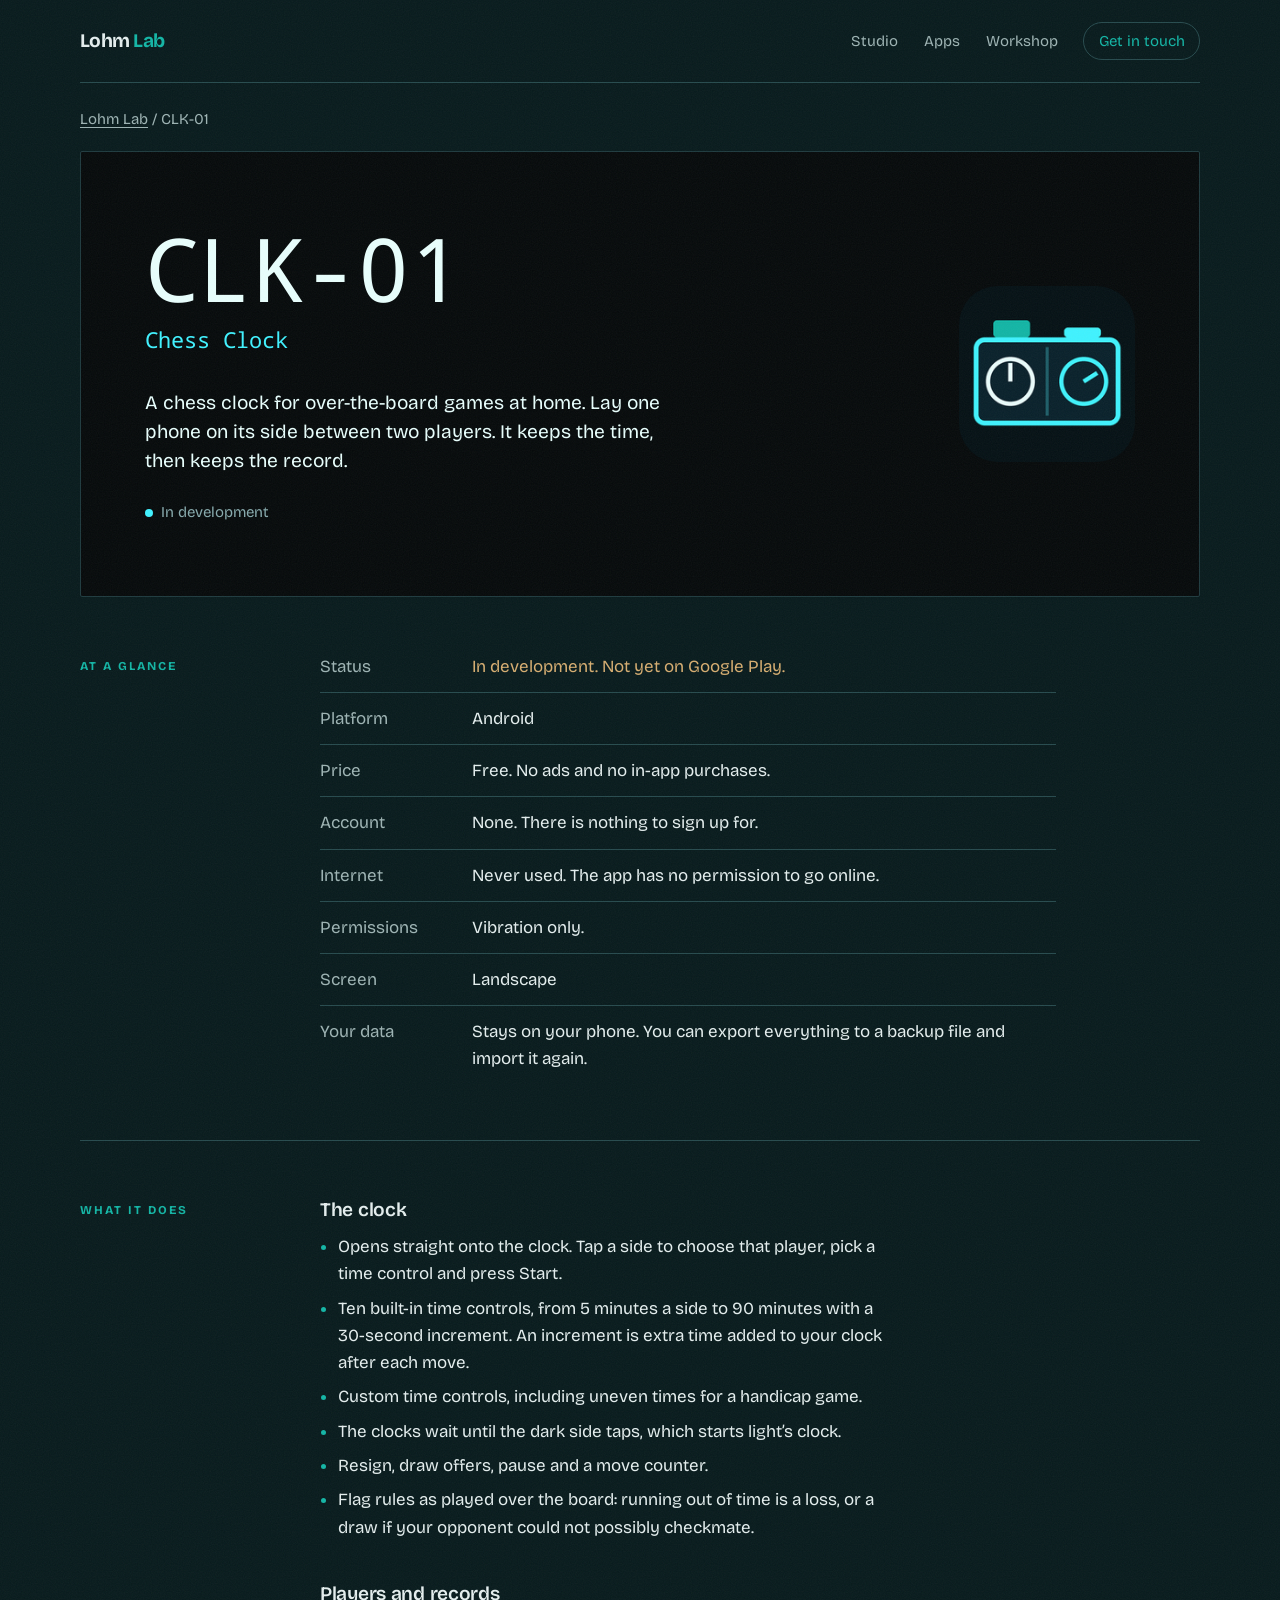
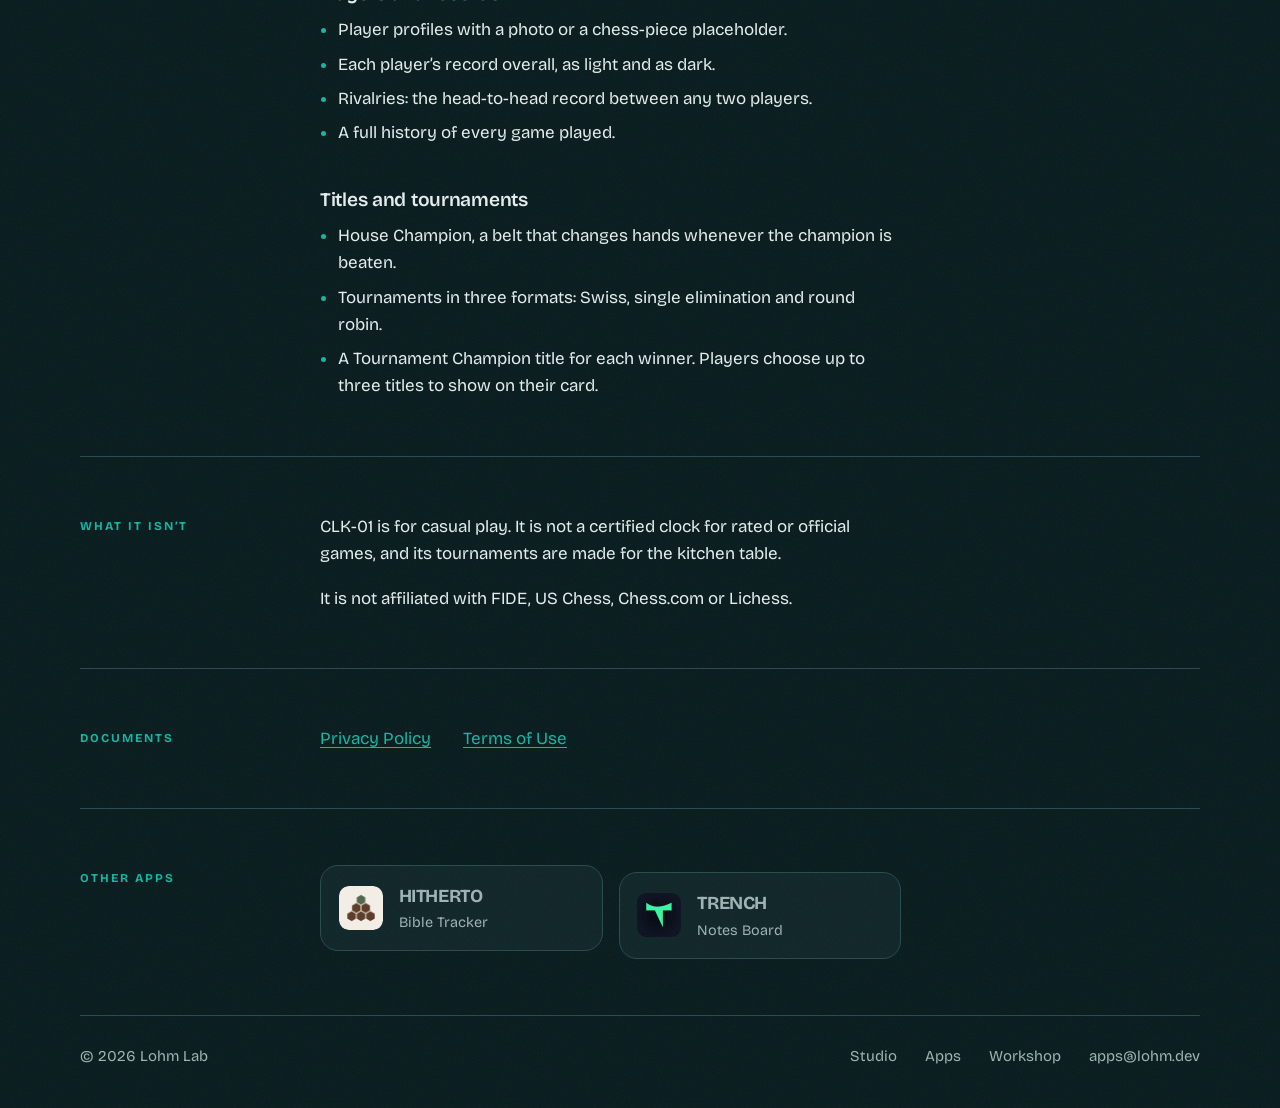
==== commit 55289e17: "Add files via upload" ====
--- a/clk-01/index.html
+++ b/clk-01/index.html
@@ -6,7 +6,7 @@
 <title>CLK-01: Chess Clock | Lohm Lab</title>
 <meta name="description" content="CLK-01 is a free chess clock for Android with player profiles, game history and casual tournaments. No ads, no accounts, fully offline.">
 <link rel="canonical" href="https://lohm.dev/clk-01/">
-<meta name="theme-color" content="#091A17">
+<meta name="theme-color" content="#071A1C">
 <meta property="og:site_name" content="Lohm Lab">
 <meta property="og:type" content="website">
 <meta property="og:title" content="CLK-01: Chess Clock | Lohm Lab">
--- a/assets/site.css
+++ b/assets/site.css
@@ -1,10 +1,10 @@
 /* Lohm Lab — lohm.dev
    One stylesheet for every page. The legal pages add /legal.css on top.
 
-   The homepage is the Lab: the studio's own dark green look. One section
+   The homepage is the Lab: the studio's own Ink-well teal look. One section
    of it, the workshop, has dot-grid paper and handwritten notes.
    Each app page opens in that app's default colors and typeface, then
-   settles back into studio green with the app's accent.
+   settles back into Ink-well with the app's accent.
 
    Type: Bricolage Grotesque for the studio, Architects Daughter for the
    handwritten notes, and each app's own face on its own page.
@@ -50,15 +50,15 @@
 :root {
   color-scheme: dark;
 
-  /* Studio color */
-  --bg: #091A17;             /* deep green-black */
-  --surface: #10241F;        /* cards */
-  --surface-2: #163029;      /* raised detail */
-  --line: #29483D;           /* rules and borders */
-  --ink: #E6EEE8;            /* text */
-  --muted: #A0B2A8;          /* secondary text */
-  --accent: #73CDB5;         /* sea green: the studio's color */
-  --accent-strong: #9BE2CE;  /* hover */
+  /* Studio color: Ink-well */
+  --bg: #071A1C;             /* ink-well: deep teal-black */
+  --surface: #0E2427;        /* cards */
+  --surface-2: #142F33;      /* raised detail */
+  --line: #264A4D;           /* rules and borders */
+  --ink: #E4EEEE;            /* text */
+  --muted: #9DB3B3;          /* secondary text */
+  --accent: #5FC2B8;         /* ink-well teal: the studio's color */
+  --accent-strong: #8ADDD4;  /* hover */
   --amber: #D6AD70;          /* status and small marks only */
 
   /* Type */
@@ -78,11 +78,11 @@
 /* Each app's default look, copied from the apps. */
 
 .theme-clk-01 {
-  --p-bg: #041014;
+  --p-bg: #05090A;
   --p-text: #E8FFFD;
-  --p-dim: #7FA8AB;
+  --p-dim: #86A9AC;
   --p-accent: #3FF2FF;
-  --p-line: #1C5C66;
+  --p-line: #1E3A3E;
   --p-font: "Droid Sans Mono", ui-monospace, Menlo, monospace;
   --p-weight: 400;
   --p-radius: 2px;
@@ -91,16 +91,16 @@
 }
 
 .theme-hitherto {
-  --p-bg: #EEE4D2;
-  --p-text: #33241A;
-  --p-dim: #725F4C;
-  --p-accent: #6A3812;
-  --p-line: #C4AF8D;
+  --p-bg: #F4EFE7;
+  --p-text: #2B1E16;
+  --p-dim: #655546;
+  --p-accent: #5B3A24;
+  --p-line: #CDBDA6;
   --p-font: "Lora", Georgia, serif;
   --p-weight: 600;
   --p-radius: 18px;
   --accent: #D7C5A7;
-  --accent-strong: #EEE4D2;
+  --accent-strong: #F4EFE7;
 }
 
 .theme-trench {
@@ -144,7 +144,7 @@
 
 /* A soft sea-green glow behind the top of the homepage. */
 body.home {
-  background-image: radial-gradient(52rem 38rem at 85% 4rem, rgba(115, 205, 181, 0.13), transparent 70%);
+  background-image: radial-gradient(52rem 38rem at 85% 4rem, rgba(95, 194, 184, 0.13), transparent 70%);
   background-repeat: no-repeat;
 }
 
@@ -352,7 +352,7 @@
   margin-block: 0 var(--gap);
   padding: clamp(1.5rem, 5vw, 3.5rem);
   background-color: var(--surface);
-  background-image: radial-gradient(circle at 1px 1px, rgba(160, 178, 168, 0.22) 1px, transparent 1.5px);
+  background-image: radial-gradient(circle at 1px 1px, rgba(157, 179, 179, 0.22) 1px, transparent 1.5px);
   background-size: 24px 24px;
   border: 1px solid var(--line);
   border-radius: var(--radius);
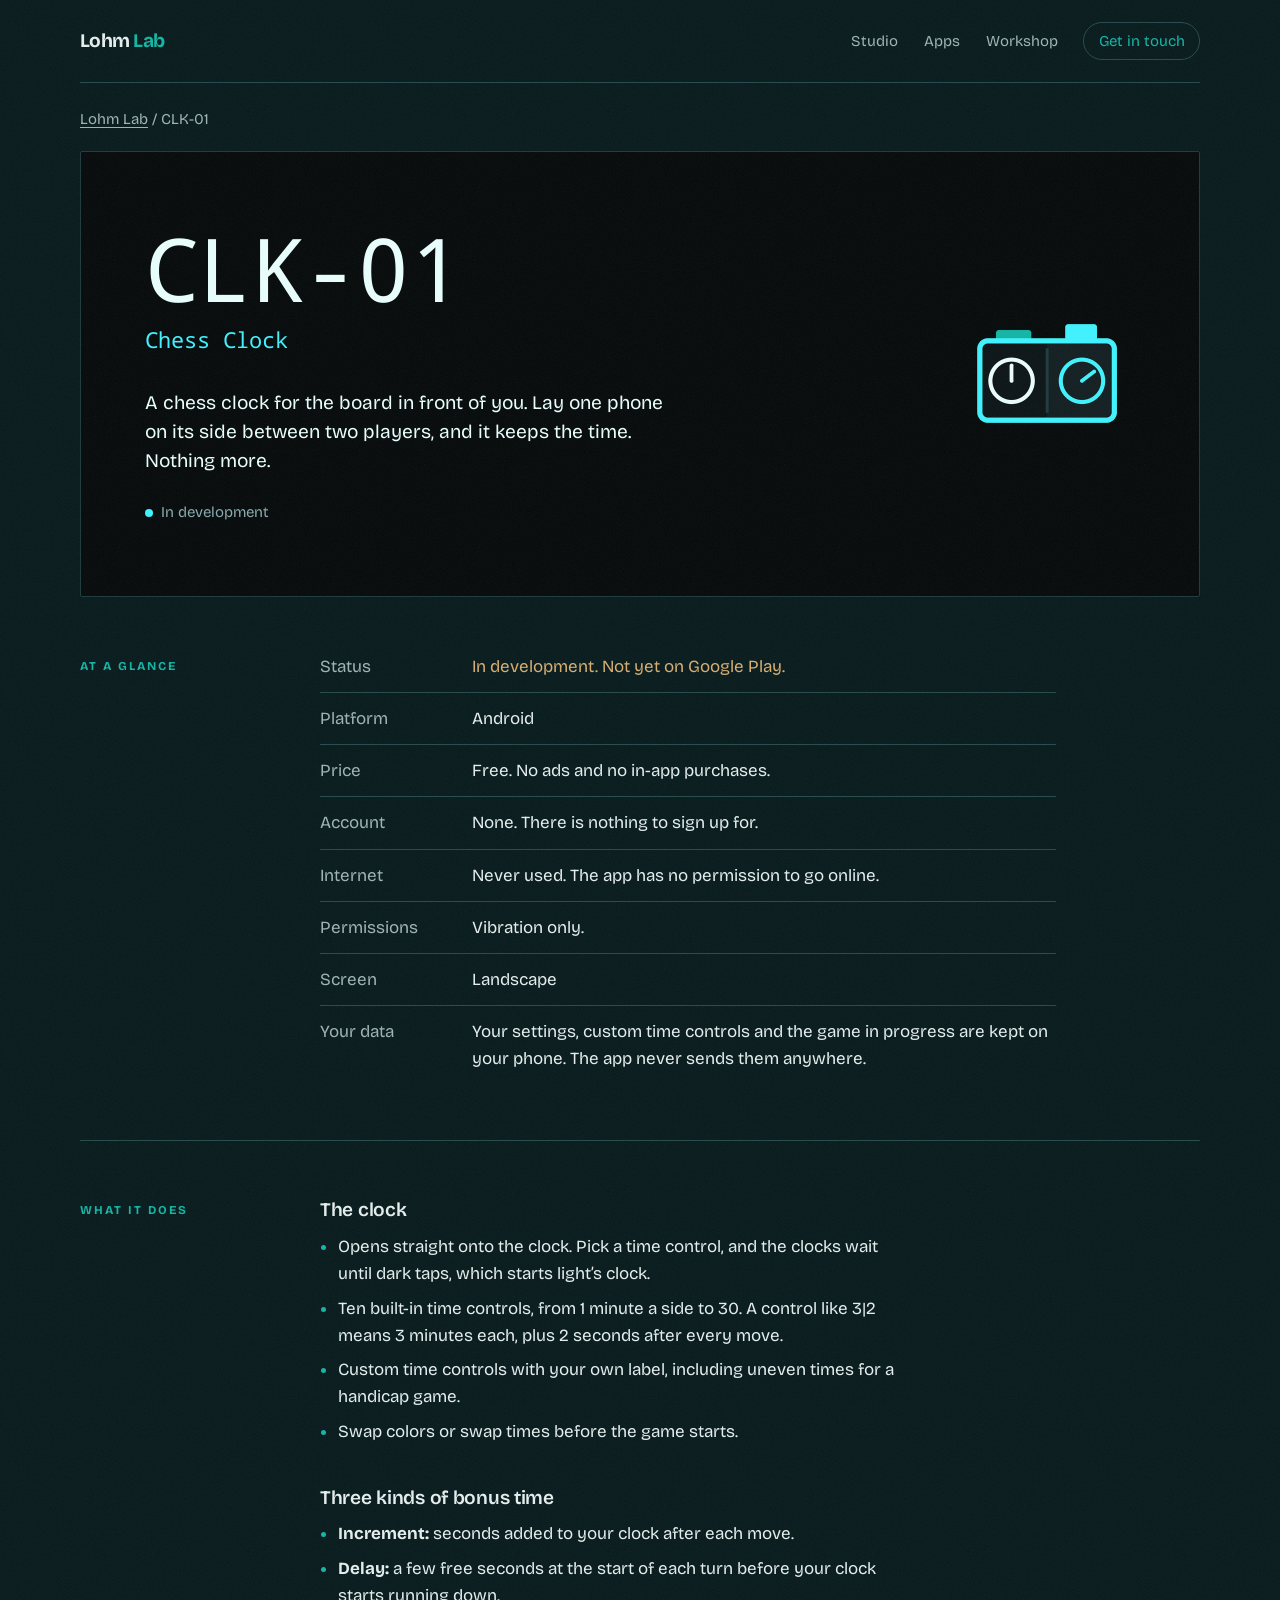
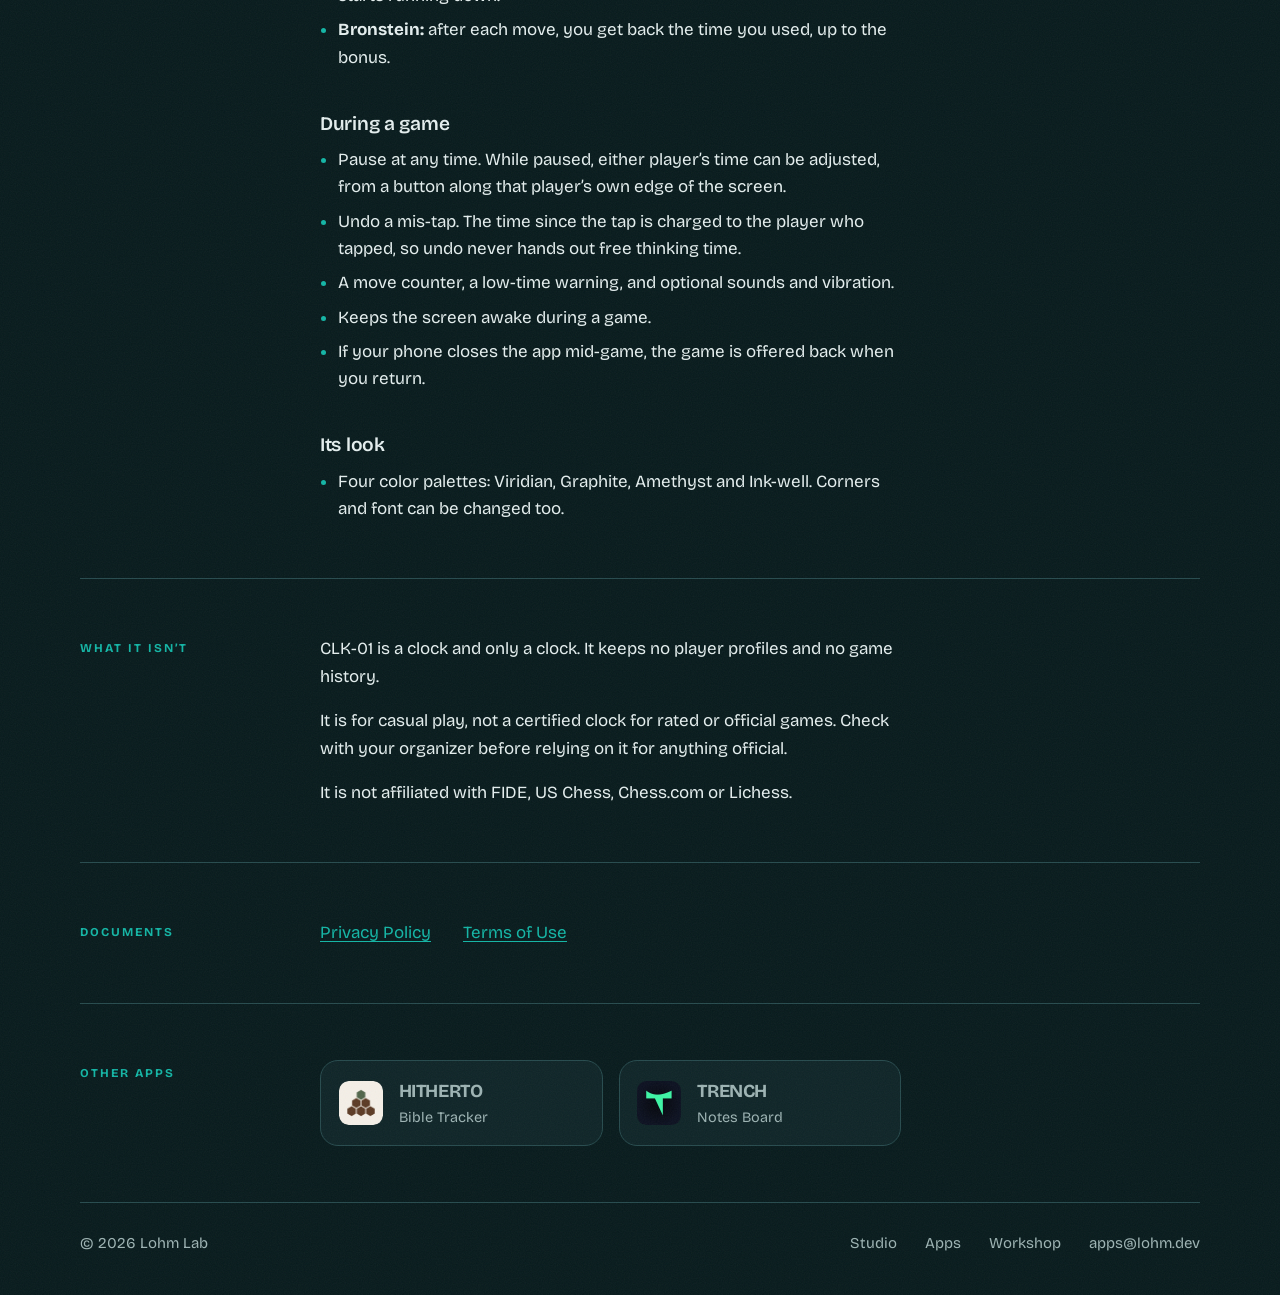
==== commit b7bfcecb: "Add files via upload" ====
--- a/clk-01/index.html
+++ b/clk-01/index.html
@@ -4,13 +4,13 @@
 <meta charset="utf-8">
 <meta name="viewport" content="width=device-width, initial-scale=1">
 <title>CLK-01: Chess Clock | Lohm Lab</title>
-<meta name="description" content="CLK-01 is a free chess clock for Android with player profiles, game history and casual tournaments. No ads, no accounts, fully offline.">
+<meta name="description" content="CLK-01 is a free, offline chess clock for Android: increment, delay or Bronstein timing, undo, time adjustments and game recovery. No ads, no account.">
 <link rel="canonical" href="https://lohm.dev/clk-01/">
 <meta name="theme-color" content="#071A1C">
 <meta property="og:site_name" content="Lohm Lab">
 <meta property="og:type" content="website">
 <meta property="og:title" content="CLK-01: Chess Clock | Lohm Lab">
-<meta property="og:description" content="CLK-01 is a free chess clock for Android with player profiles, game history and casual tournaments. No ads, no accounts, fully offline.">
+<meta property="og:description" content="CLK-01 is a free, offline chess clock for Android: increment, delay or Bronstein timing, undo, time adjustments and game recovery. No ads, no account.">
 <meta property="og:url" content="https://lohm.dev/clk-01/">
 <meta property="og:image" content="https://lohm.dev/assets/og.png">
 <meta property="og:image:width" content="1200">
@@ -40,7 +40,7 @@
     <div>
       <h1>CLK-01</h1>
       <p class="kind">Chess Clock</p>
-      <p class="lead">A chess clock for over-the-board games at home. Lay one phone on its side between two players. It keeps the time, then keeps the record.</p>
+      <p class="lead">A chess clock for the board in front of you. Lay one phone on its side between two players, and it keeps the time. Nothing more.</p>
       <p class="plate-status">In development</p>
     </div>
     <img src="/assets/icons/clk-01.png" alt="" width="176" height="176">
@@ -56,7 +56,7 @@
         <dt>Internet</dt><dd>Never used. The app has no permission to go online.</dd>
         <dt>Permissions</dt><dd>Vibration only.</dd>
         <dt>Screen</dt><dd>Landscape</dd>
-        <dt>Your data</dt><dd>Stays on your phone. You can export everything to a backup file and import it again.</dd>
+        <dt>Your data</dt><dd>Your settings, custom time controls and the game in progress are kept on your phone. The app never sends them anywhere.</dd>
       </dl>
     </div>
   </section>
@@ -65,32 +65,36 @@
     <div class="band-body">
       <h3>The clock</h3>
       <ul>
-        <li>Opens straight onto the clock. Tap a side to choose that player, pick a time control and press Start.</li>
-        <li>Ten built-in time controls, from 5 minutes a side to 90 minutes with a 30-second increment. An increment is extra time added to your clock after each move.</li>
-        <li>Custom time controls, including uneven times for a handicap game.</li>
-        <li>The clocks wait until the dark side taps, which starts light&rsquo;s clock.</li>
-        <li>Resign, draw offers, pause and a move counter.</li>
-        <li>Flag rules as played over the board: running out of time is a loss, or a draw if your opponent could not possibly checkmate.</li>
+        <li>Opens straight onto the clock. Pick a time control, and the clocks wait until dark taps, which starts light&rsquo;s clock.</li>
+        <li>Ten built-in time controls, from 1 minute a side to 30. A control like 3|2 means 3 minutes each, plus 2 seconds after every move.</li>
+        <li>Custom time controls with your own label, including uneven times for a handicap game.</li>
+        <li>Swap colors or swap times before the game starts.</li>
       </ul>
-      <h3>Players and records</h3>
+      <h3>Three kinds of bonus time</h3>
       <ul>
-        <li>Player profiles with a photo or a chess-piece placeholder.</li>
-        <li>Each player&rsquo;s record overall, as light and as dark.</li>
-        <li>Rivalries: the head-to-head record between any two players.</li>
-        <li>A full history of every game played.</li>
+        <li><strong>Increment:</strong> seconds added to your clock after each move.</li>
+        <li><strong>Delay:</strong> a few free seconds at the start of each turn before your clock starts running down.</li>
+        <li><strong>Bronstein:</strong> after each move, you get back the time you used, up to the bonus.</li>
       </ul>
-      <h3>Titles and tournaments</h3>
+      <h3>During a game</h3>
       <ul>
-        <li>House Champion, a belt that changes hands whenever the champion is beaten.</li>
-        <li>Tournaments in three formats: Swiss, single elimination and round robin.</li>
-        <li>A Tournament Champion title for each winner. Players choose up to three titles to show on their card.</li>
+        <li>Pause at any time. While paused, either player&rsquo;s time can be adjusted, from a button along that player&rsquo;s own edge of the screen.</li>
+        <li>Undo a mis-tap. The time since the tap is charged to the player who tapped, so undo never hands out free thinking time.</li>
+        <li>A move counter, a low-time warning, and optional sounds and vibration.</li>
+        <li>Keeps the screen awake during a game.</li>
+        <li>If your phone closes the app mid-game, the game is offered back when you return.</li>
+      </ul>
+      <h3>Its look</h3>
+      <ul>
+        <li>Four color palettes: Viridian, Graphite, Amethyst and Ink-well. Corners and font can be changed too.</li>
       </ul>
     </div>
   </section>
   <section class="band">
     <h2>What it isn’t</h2>
     <div class="band-body">
-      <p>CLK-01 is for casual play. It is not a certified clock for rated or official games, and its tournaments are made for the kitchen table.</p>
+      <p>CLK-01 is a clock and only a clock. It keeps no player profiles and no game history.</p>
+      <p>It is for casual play, not a certified clock for rated or official games. Check with your organizer before relying on it for anything official.</p>
       <p>It is not affiliated with FIDE, US Chess, Chess.com or Lichess.</p>
     </div>
   </section>
--- a/assets/site.css
+++ b/assets/site.css
@@ -775,7 +775,7 @@
   list-style: none;
 }
 
-.others li {
+.band-body .others li {
   margin: 0;
 }
 
